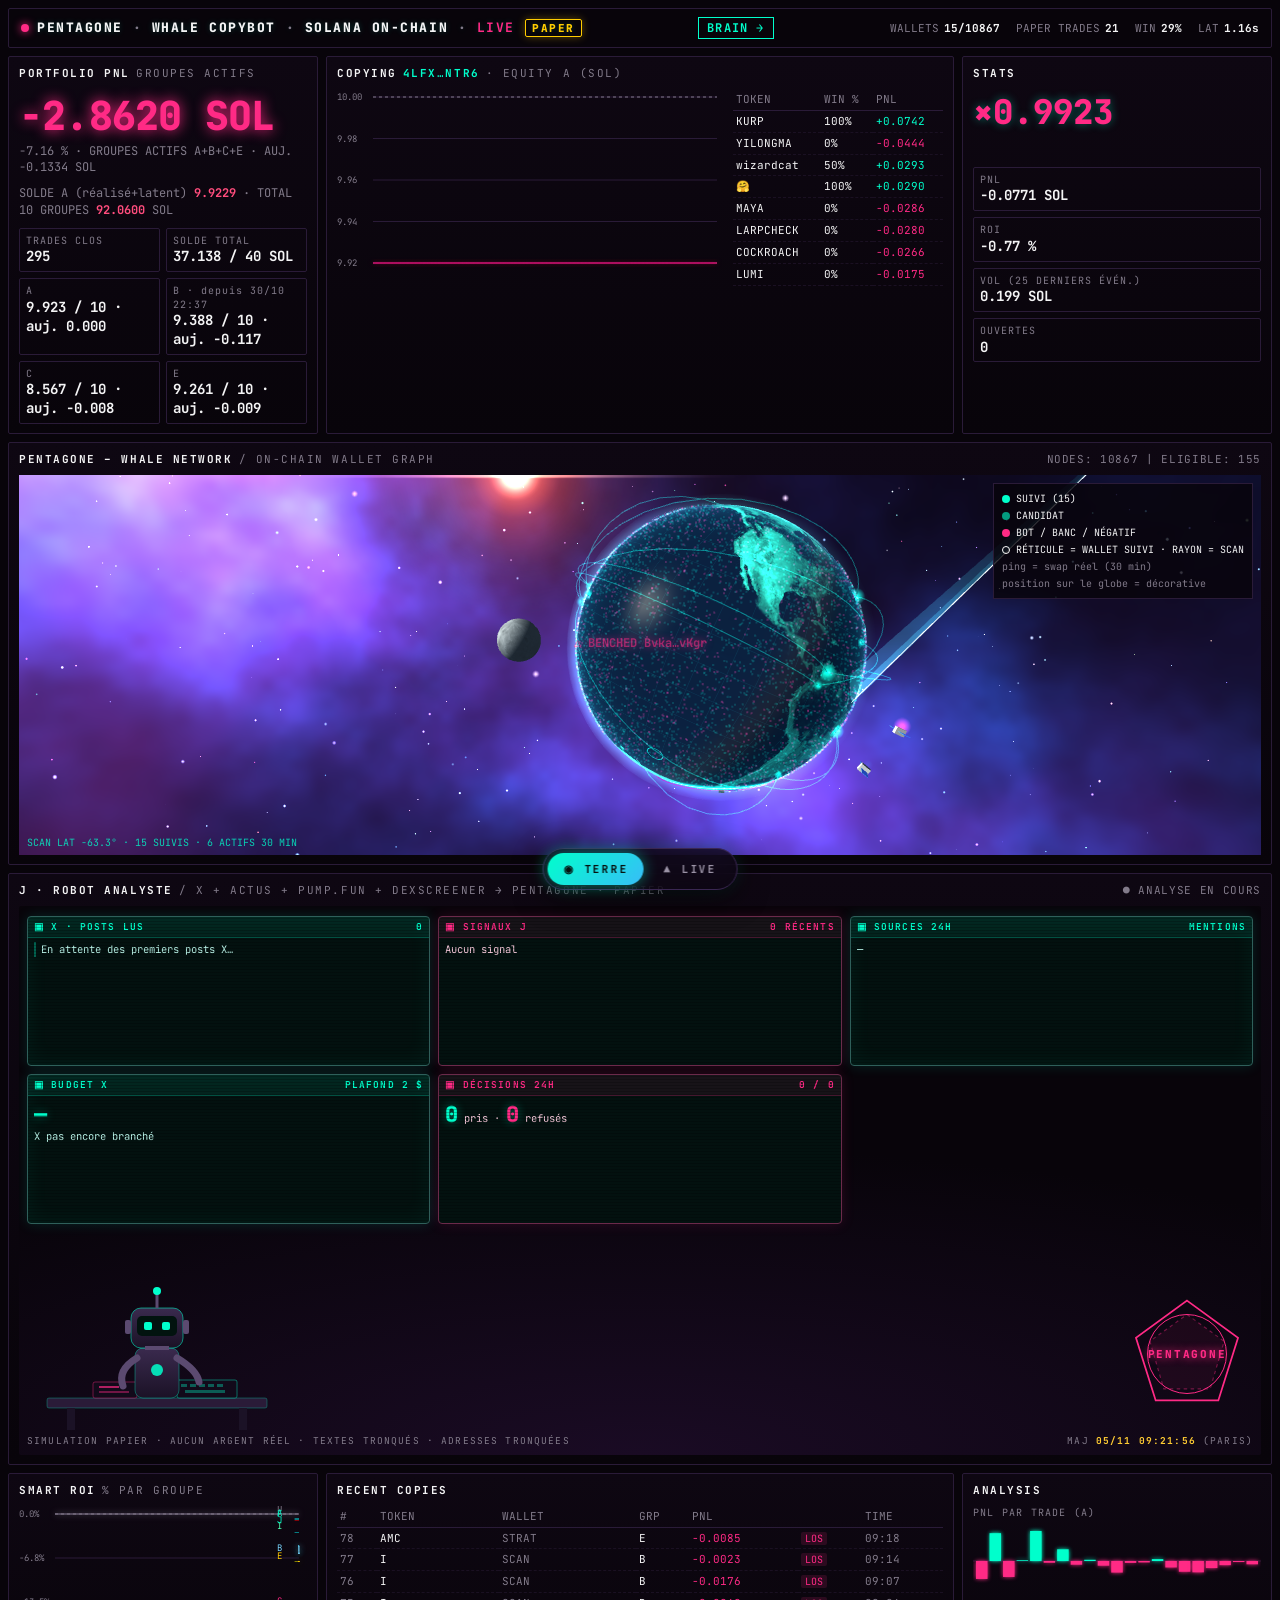
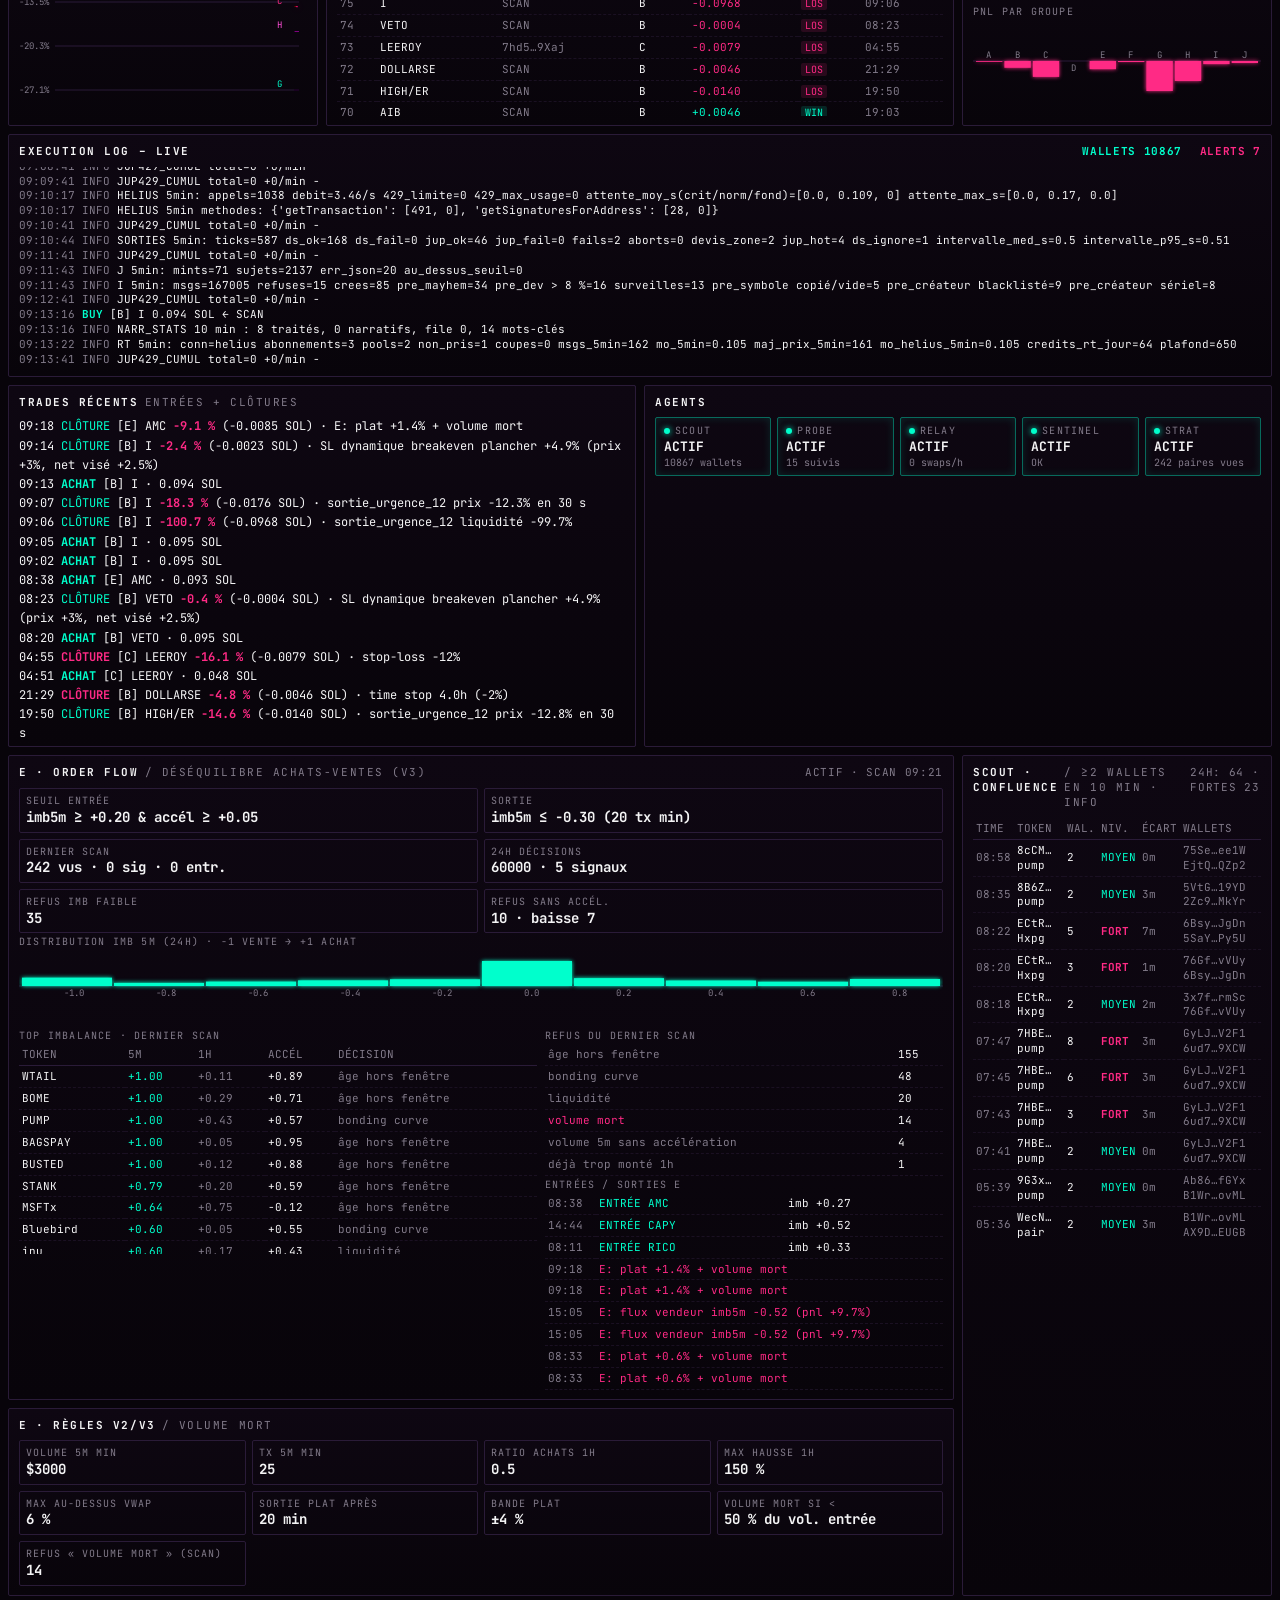
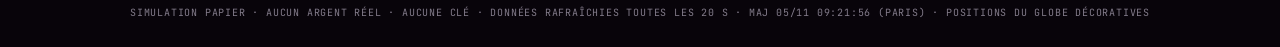
==== index.html @ 3aae50a9 "snapshot 09:22:16" ====
<!doctype html><html lang="fr"><head><meta http-equiv="Cache-Control" content="no-cache"><meta charset="utf-8">
<meta name="viewport" content="width=device-width,initial-scale=1,viewport-fit=cover">
<meta name="theme-color" content="#08040A"><link rel="manifest" href="manifest.json">
<link rel="apple-touch-icon" href="icon-192.png"><title>PENTAGONE · WHALE COPYBOT</title>
<link rel="stylesheet" href="styles.css?v=19"><link rel="stylesheet" href="live.css?v=19"><link rel="stylesheet" href="robot.css?v=20"></head><body>
<header class="hd">
 <div class="brand"><i class="blink"></i>PENTAGONE <s>·</s> WHALE COPYBOT <s>·</s> SOLANA ON-CHAIN <s>·</s> <b id="live">LIVE</b><span class="paper">PAPER</span></div>
 <a class="brainlink" href="brain/" style="border:1px solid #00FFCC;color:#00FFCC;padding:2px 8px;font-weight:700;letter-spacing:.1em;text-decoration:none">BRAIN →</a><div class="kv" id="hkv"></div>
</header>
<div class="demo" id="demo">⚠ DONNÉES EXEMPLE — data.json introuvable, chiffres fictifs</div>
<main class="grid">
 <section class="p pf"><h2>PORTFOLIO PNL <em>TOUS LES GROUPES A–J</em></h2>
  <div class="big" id="pnl">—</div><div class="sub" id="pnlpct"></div>
  <div class="mini" id="pfstats"></div></section>
 <section class="p ch"><h2 id="copying">COPYING —</h2>
  <div class="chwrap"><canvas id="eq"></canvas><table class="tt" id="tok"></table></div></section>
 <section class="p st"><h2>STATS</h2><div class="mult" id="mult">—</div><div id="fire"></div><div class="mini" id="st"></div></section>
 <section class="p net"><h2>PENTAGONE – WHALE NETWORK <em>/ ON-CHAIN WALLET GRAPH</em><span class="r" id="nodes"></span></h2>
  <div class="netwrap"><canvas id="graph"></canvas><div class="legend" id="legend"></div></div></section>
 <section class="p roi"><h2>SMART ROI <em>% PAR GROUPE</em></h2><canvas id="roi"></canvas></section>
 <section class="p rc"><h2>RECENT COPIES</h2><div class="tbl"><table id="rc"></table></div></section>
 <section class="p an"><h2>ANALYSIS</h2><div class="hl">PNL PAR TRADE (A)</div><canvas id="h1"></canvas><div class="hl">PNL PAR GROUPE</div><canvas id="h2"></canvas></section>
 <section class="p lg"><h2>EXECUTION LOG – LIVE<span class="r"><b id="wn">WALLETS 0</b> <b class="pk" id="an">ALERTS 0</b></span></h2><div class="term" id="term"></div></section>
 <section class="p gr"><h2>GROUPES <em>A–J</em></h2><div class="chips" id="groups"></div></section>
 <section class="p gr"><h2>FILTRE QUALITÉ <em>époque 11 · B E F G appliqué · C ombre · A hors filtre</em></h2><div id="qf" style="font-size:12px;line-height:1.7">—</div></section>
 <section class="p gr"><h2>TRADES RÉCENTS <em>entrées + clôtures</em></h2><div id="trades" style="max-height:320px;overflow:auto;font-size:12px;line-height:1.6"></div></section>
 <section class="p ag"><h2>AGENTS</h2><div class="chips" id="agents"></div></section>
 <section class="p of"><h2>E · ORDER FLOW <em>/ DÉSÉQUILIBRE ACHATS-VENTES (v3)</em><span class="r" id="ofst"></span></h2><div class="mini" id="ofk"></div><div class="hl">DISTRIBUTION IMB 5M (24H) · −1 VENTE → +1 ACHAT</div><canvas id="ofh"></canvas><div class="ofg"><div><div class="hl">TOP IMBALANCE · DERNIER SCAN</div><div class="tbl"><table class="tt" id="oft"></table></div></div><div><div class="hl">REFUS DU DERNIER SCAN</div><table class="tt" id="ofr"></table><div class="hl">ENTRÉES / SORTIES E</div><table class="tt" id="ofe"></table></div></div></section>
 <section class="p cf"><h2>SCOUT · CONFLUENCE <em>/ ≥2 WALLETS EN 10 MIN · INFO</em><span class="r" id="cfst"></span></h2><div class="tbl"><table class="tt" id="cft"></table></div></section>
 <section class="p ru"><h2>E · RÈGLES v2/v3 <em>/ VOLUME MORT</em></h2><div class="mini" id="ru"></div></section>
</main>
<footer class="ft">SIMULATION PAPIER · AUCUN ARGENT RÉEL · AUCUNE CLÉ · DONNÉES RAFRAÎCHIES TOUTES LES 20 S · MAJ <span id="upd">—</span> (PARIS) · POSITIONS DU GLOBE DÉCORATIVES</footer>
<script src="app.js?v=23"></script><script src="three.min.js?v=149"></script><script src="globe.js?v=19"></script><script src="live.js?v=22"></script><script src="robot.js?v=21"></script></body></html>
---- styles.css ----
@font-face{font-family:JBM;src:url(jbmono.ttf) format("truetype");font-weight:100 800;font-display:swap}
:root{--bg:#08040A;--ln:#2A1B38;--t:#F4F4F5;--m:#827B8A;--c:#00FFCC;--p:#FF2A85}
*{box-sizing:border-box;margin:0;padding:0}
html,body{background:var(--bg);color:var(--t);font:12px/1.35 "JetBrains Mono",JBM,ui-monospace,monospace}
body{padding:8px;min-height:100vh}
.hd{display:flex;justify-content:space-between;align-items:center;gap:12px;flex-wrap:wrap;border:1px solid var(--ln);border-radius:2px;padding:8px 12px}
.brand{font-weight:800;letter-spacing:.12em;text-transform:uppercase;font-size:13px;text-shadow:0 0 6px #00ffcc33}.brand s{text-decoration:none;color:var(--m)}#live{color:var(--p)}
.blink{display:inline-block;width:8px;height:8px;border-radius:50%;background:var(--p);box-shadow:0 0 8px var(--p);margin-right:8px;animation:bl 1s steps(2) infinite}
@keyframes bl{50%{opacity:.15}}
.paper{margin-left:10px;border:1px solid #ffcc00;color:#ffcc00;padding:1px 6px;border-radius:2px;font-size:11px;box-shadow:0 0 8px #ffcc0055}
.kv{display:flex;gap:16px;flex-wrap:wrap;font-size:11px}.kv span{color:var(--m)}.kv b{color:var(--t);margin-left:5px}
.demo{display:none;margin-top:6px;border:1px solid var(--p);color:var(--p);text-align:center;font-weight:800;padding:5px;letter-spacing:.12em}
.grid{display:grid;gap:8px;margin-top:8px;grid-template-columns:repeat(4,1fr);
 grid-template-areas:"pf ch ch st" "net net net net" "roi rc rc an" "lg lg lg lg" "gr gr ag ag" "of of of cf" "ru ru ru cf"}
.p{border:1px solid var(--ln);border-radius:2px;padding:9px 10px;min-width:0;position:relative;background:linear-gradient(180deg,#0e0712,#08040a)}
.pf{grid-area:pf}.ch{grid-area:ch}.st{grid-area:st}.net{grid-area:net}.roi{grid-area:roi}.rc{grid-area:rc}.an{grid-area:an}.lg{grid-area:lg}.gr{grid-area:gr}.ag{grid-area:ag}.of{grid-area:of}.cf{grid-area:cf}.ru{grid-area:ru}
#ofh{height:70px;margin-bottom:6px}.ofg{display:grid;grid-template-columns:1.3fr 1fr;gap:8px}.cf .tbl{max-height:420px}.ru .mini{grid-template-columns:repeat(4,1fr)}.lv-fort{color:var(--p);font-weight:700}.lv-moyen{color:var(--c)}
h2{font-size:11px;letter-spacing:.14em;text-transform:uppercase;font-weight:700;color:var(--t);margin-bottom:8px;display:flex;gap:6px;align-items:baseline}
h2 em{font-style:normal;color:var(--m);font-weight:400}h2 .r{margin-left:auto;color:var(--m);font-weight:400;letter-spacing:.06em}
.big{font-size:40px;font-weight:800;letter-spacing:-.02em;text-shadow:0 0 14px currentColor;margin-top:6px}.sub{color:var(--m);margin-bottom:10px}
.pos{color:var(--c)}.neg{color:var(--p)}.mu{color:var(--m)}
.mini{display:grid;grid-template-columns:1fr 1fr;gap:6px}.mini div{border:1px solid var(--ln);padding:5px 6px;border-radius:2px}.mini span{display:block;color:var(--m);font-size:10px;letter-spacing:.1em}.mini b{font-size:14px}
.chwrap{display:grid;grid-template-columns:1fr 210px;gap:8px;height:190px}canvas{display:block;width:100%}#eq{height:190px}
.tt{width:100%;border-collapse:collapse;font-size:11px;align-self:start}.tt th{color:var(--m);font-weight:400;text-align:left;border-bottom:1px solid var(--ln);padding:3px}.tt td{padding:3px;border-bottom:1px dashed #1a1022}
.mult{font-size:34px;font-weight:800;color:var(--c);text-shadow:0 0 10px #00ffcc66}#fire{min-height:20px;margin:4px 0 8px}.fire{color:var(--p);font-weight:800;letter-spacing:.2em;animation:bl 1s steps(2) infinite}
.st .mini{grid-template-columns:1fr}
.netwrap{position:relative;height:max(380px,42vh)}#graph{height:100%}
.legend{position:absolute;right:8px;top:8px;border:1px solid var(--ln);background:#08040acc;padding:6px 8px;font-size:10px;line-height:1.7}.legend i{display:inline-block;width:8px;height:8px;border-radius:50%;margin-right:6px;vertical-align:middle}
#roi{height:200px}#h1,#h2{height:80px;margin-bottom:4px}.hl{color:var(--m);font-size:10px;letter-spacing:.12em;margin:2px 0}
.tbl{max-height:210px;overflow:hidden}#rc{width:100%;border-collapse:collapse;font-size:11px}#rc th{color:var(--m);font-weight:400;text-align:left;padding:3px;border-bottom:1px solid var(--ln)}#rc td{padding:3px;border-bottom:1px dashed #1a1022;white-space:nowrap}
#rc tr.n{animation:in .6s ease-out}@keyframes in{from{opacity:0;transform:translateY(-10px);background:#00ffcc22}}
.tag{padding:0 4px;border-radius:2px;font-size:10px}.tag.w{background:#00ffcc22;color:var(--c)}.tag.l{background:#ff2a8522;color:var(--p)}
.term{height:200px;overflow:hidden;font-size:11px;display:flex;flex-direction:column;justify-content:flex-end}
.term div{flex-shrink:0;white-space:nowrap;overflow:hidden;text-overflow:ellipsis;animation:fi .5s}@keyframes fi{from{opacity:0}}.term .ts{color:var(--m)}
.k-ping{color:#7ad7ff}.k-buy{color:var(--c);font-weight:700}.k-sell{color:var(--c)}.k-stop,.k-rej,.k-sen,.k-cut{color:var(--p);font-weight:700}.k-info{color:var(--m)}
.pk{color:var(--p)}#wn{color:var(--c);margin-right:10px}
.chips{display:flex;gap:6px;flex-wrap:wrap}.chip{flex:1;min-width:110px;border:1px solid var(--ln);padding:6px 8px;border-radius:2px}.chip h4{font-size:10px;letter-spacing:.12em;color:var(--m);font-weight:400}.chip b{font-size:13px}.chip small{display:block;color:var(--m);font-size:10px;white-space:nowrap;overflow:hidden;text-overflow:ellipsis}
.chip.on{border-color:#00ffcc66;box-shadow:0 0 8px #00ffcc22 inset}.chip.off{border-color:#ff2a8566}
.dot{display:inline-block;width:6px;height:6px;border-radius:50%;margin-right:5px;background:var(--c);box-shadow:0 0 6px var(--c)}.off .dot{background:var(--p);box-shadow:0 0 6px var(--p)}
.ft{color:var(--m);font-size:10px;text-align:center;margin:10px 0 20px;letter-spacing:.08em}
@media (max-width:900px){.grid{grid-template-columns:1fr;grid-template-areas:"pf" "ch" "st" "net" "roi" "rc" "an" "lg" "gr" "ag" "of" "cf" "ru"}
 .ofg{grid-template-columns:1fr}.ru .mini{grid-template-columns:1fr 1fr}
 .chwrap{grid-template-columns:1fr;height:auto}#eq{height:160px}.netwrap{height:400px}.legend{top:auto;bottom:24px;right:6px;font-size:9px;line-height:1.5;padding:4px 6px}.big{font-size:34px}.brand{font-size:11px}.kv{gap:10px}}
---- live.css ----
/* v15 · LIVE TRADES — mission control */
.tabbar{position:fixed;left:50%;bottom:calc(10px + env(safe-area-inset-bottom));transform:translateX(-50%);z-index:60;display:flex;gap:4px;padding:4px;border-radius:999px;background:rgba(14,8,22,.72);backdrop-filter:blur(14px);-webkit-backdrop-filter:blur(14px);border:1px solid #3a2752;box-shadow:0 8px 30px #000a,0 0 18px #00ffcc22}
.tabbar button{all:unset;cursor:pointer;font:700 11px JBM,monospace;letter-spacing:.16em;padding:9px 16px;border-radius:999px;color:#9b93a6;position:relative;transition:color .3s,background .3s}
.tabbar button.on{color:#06110f;background:linear-gradient(135deg,#00ffcc,#38bdf8);box-shadow:0 0 16px #00ffcc77}
.tabbar .bd{position:absolute;top:-4px;right:-2px;min-width:16px;height:16px;border-radius:8px;background:#ff2a85;color:#fff;font-size:9px;line-height:16px;text-align:center;letter-spacing:0;box-shadow:0 0 8px #ff2a85}
body.lvon{overflow:hidden}
.lv{position:fixed;inset:0;z-index:50;overflow:auto;-webkit-overflow-scrolling:touch;padding:calc(10px + env(safe-area-inset-top)) 10px 90px;
 background:radial-gradient(120% 60% at 80% -10%,#3b1a5c55,transparent 60%),radial-gradient(90% 50% at 0% 110%,#0b4d5a55,transparent 60%),#07030c;
 opacity:0;transform:translateX(100%) scale(.98);transition:transform .55s cubic-bezier(.2,.8,.2,1),opacity .45s;pointer-events:none;will-change:transform}
body.lvon .lv{opacity:1;transform:none;pointer-events:auto}
.grid,.hd,.ft{transition:transform .55s cubic-bezier(.2,.8,.2,1),opacity .45s,filter .45s}
body.lvon .grid,body.lvon .hd,body.lvon .ft{transform:translateX(-18%) scale(.94);opacity:0;filter:blur(4px)}
body.lvdone .grid,body.lvdone .hd,body.lvdone .ft{display:none}
.lv:before{content:"";position:fixed;inset:0;pointer-events:none;background-image:radial-gradient(1px 1px at 20% 30%,#fff8,transparent),radial-gradient(1px 1px at 70% 20%,#fff6,transparent),radial-gradient(1px 1px at 40% 80%,#fff5,transparent),radial-gradient(1.5px 1.5px at 85% 65%,#9ff9,transparent),radial-gradient(1px 1px at 10% 70%,#fff4,transparent);animation:tw 6s ease-in-out infinite alternate}
@keyframes tw{to{opacity:.35}}
.lv .g{position:relative;background:linear-gradient(160deg,rgba(32,20,52,.62),rgba(10,6,18,.72));border:1px solid rgba(120,90,170,.28);border-radius:14px;padding:12px;margin-bottom:10px;backdrop-filter:blur(10px);-webkit-backdrop-filter:blur(10px);box-shadow:inset 0 1px 0 #ffffff10,0 10px 30px #0006}
.lv h3{font:700 10px JBM,monospace;letter-spacing:.22em;color:#8f86a3;margin-bottom:8px;display:flex;justify-content:space-between;align-items:center}
.lv h3 em{font-style:normal;color:#5d566b;letter-spacing:.1em}
.lvtop{display:flex;justify-content:space-between;align-items:flex-start}
.lvtitle{font:800 13px JBM,monospace;letter-spacing:.2em;color:#e9e6ef}.lvtitle i{display:inline-block;width:7px;height:7px;border-radius:50%;background:#00ffcc;box-shadow:0 0 10px #00ffcc;margin-right:8px;animation:lp 1.6s ease-in-out infinite}
.lvtitle i.stale{background:#ffb020;box-shadow:0 0 10px #ffb020}
@keyframes lp{50%{transform:scale(.55);opacity:.5}}
.lvsub{color:#6f6880;font-size:10px;margin-top:3px;letter-spacing:.06em}
.tot{font:800 30px JBM,monospace;letter-spacing:-.02em;margin-top:10px;transition:text-shadow .4s}
.tot small{font-size:13px;color:#8f86a3;margin-left:6px;font-weight:600}
.up{color:#2bffb0}.dn{color:#ff4d7d}.fl{color:#cfc8da}
.up.glow{text-shadow:0 0 18px #2bffb0aa}.dn.glow{text-shadow:0 0 18px #ff4d7daa}
.grs{display:grid;grid-template-columns:repeat(4,1fr);gap:6px;margin-top:10px}
.grc{border-radius:10px;padding:7px 6px;background:#ffffff07;border:1px solid #ffffff10;text-align:center}
.grc b{display:block;font:800 12px JBM,monospace;color:#cbb8ff}.grc span{display:block;font:700 12px JBM,monospace;margin-top:2px}.grc small{color:#6f6880;font-size:9px}
.grc.A b{color:#ffd166}.grc.H b{color:#ff9cf0}
.lpos{position:relative;overflow:hidden;border-radius:12px;padding:10px 10px 9px;margin-bottom:8px;background:linear-gradient(135deg,#ffffff0a,#ffffff03);border:1px solid #ffffff12;transition:border-color .5s,box-shadow .5s,transform .4s}
.lpos.new{animation:pin .9s cubic-bezier(.2,.8,.2,1)}
@keyframes pin{from{transform:translateY(-12px);opacity:0;box-shadow:0 0 0 1px #00ffcc,0 0 30px #00ffcc88}}
.lpos.pu{box-shadow:0 0 0 1px #2bffb055,0 0 22px #2bffb033}.lpos.pd{box-shadow:0 0 0 1px #ff4d7d55,0 0 22px #ff4d7d33}
.lpos:after{content:"";position:absolute;inset:0;background:linear-gradient(100deg,transparent 30%,#ffffff0d 50%,transparent 70%);transform:translateX(-100%);animation:sh 7s ease-in-out infinite;pointer-events:none}
@keyframes sh{60%,100%{transform:translateX(100%)}}
.pr1{display:flex;align-items:center;gap:8px}
.gb{font:800 10px JBM,monospace;width:22px;height:22px;border-radius:7px;display:grid;place-items:center;background:#7c4dff33;color:#cbb8ff;border:1px solid #7c4dff66;flex:none}
.gb.H{background:#ff4fd833;color:#ffb3f3;border-color:#ff4fd866}.gb.I{background:#4fffb033;color:#a8ffd9;border-color:#4fffb066}.gb.A{background:#ffd16633;color:#ffd166;border-color:#ffd16666}
.sym{font:800 14px JBM,monospace;color:#f1eef6;max-width:42vw;overflow:hidden;text-overflow:ellipsis;white-space:nowrap}
.mt{font-size:9.5px;color:#6a6379}
.ret{margin-left:auto;text-align:right}.ret b{display:block;font:800 18px JBM,monospace;font-variant-numeric:tabular-nums}.ret small{font:600 10.5px JBM,monospace;color:#9a93a8}
.pr2{display:flex;align-items:center;gap:10px;margin-top:7px}
.spk{width:96px;height:30px;flex:none}
.px{font:500 10px JBM,monospace;color:#8f86a3;line-height:1.5;font-variant-numeric:tabular-nums}.px b{color:#d9d3e3;font-weight:600}
.tags{margin-left:auto;display:flex;gap:4px;flex-wrap:wrap;justify-content:flex-end}
.tg{font:700 9px JBM,monospace;letter-spacing:.08em;padding:2px 6px;border-radius:6px;border:1px solid #ffffff1c;color:#7d768c}
.tg.on{color:#06110f;background:#2bffb0;border-color:#2bffb0;box-shadow:0 0 10px #2bffb066}
.tg.rn{color:#ffb3f3;border-color:#ff4fd877;box-shadow:0 0 10px #ff4fd844}.tg.rn.on{background:#ff4fd8;color:#1a0016}
.bar{position:relative;height:6px;border-radius:3px;margin-top:9px;background:linear-gradient(90deg,#ff4d7d33,#ffffff10 30%,#2bffb022);overflow:visible}
.bar .fill{position:absolute;top:0;bottom:0;border-radius:3px;transition:left .8s cubic-bezier(.2,.8,.2,1),width .8s cubic-bezier(.2,.8,.2,1)}
.bar .mk{position:absolute;top:-3px;width:1px;height:12px;background:#ffffff40}
.bar .mk span{position:absolute;top:13px;left:50%;transform:translateX(-50%);font:600 8px JBM,monospace;color:#6f6880;white-space:nowrap}
.bar .stp{background:#ff4d7d;box-shadow:0 0 6px #ff4d7d}.bar .stp span{color:#ff7b9c}
.bar .cur{position:absolute;top:-4px;width:14px;height:14px;margin-left:-7px;border-radius:50%;background:#fff;box-shadow:0 0 12px #fff,0 0 4px #00ffcc;transition:left .8s cubic-bezier(.2,.8,.2,1)}
.bar .cur:before{content:"";position:absolute;inset:-6px;border-radius:50%;border:1px solid #ffffff66;animation:rp 1.8s ease-out infinite}
@keyframes rp{from{transform:scale(.4);opacity:1}to{transform:scale(1.4);opacity:0}}
.sl{margin-top:16px;display:flex;justify-content:space-between;font:600 9.5px JBM,monospace;color:#6f6880}.sl b{color:#ff7b9c;font-weight:700}.sl b.tr{color:#ffd166}.sl b.rn{color:#ff9cf0}
.feed .fr{display:grid;grid-template-columns:44px 20px 1fr auto;gap:8px;align-items:center;padding:7px 4px;border-bottom:1px solid #ffffff0a;font:500 11px JBM,monospace}
.feed .fr.fx{animation:fx 1.6s ease-out}
@keyframes fx{0%{background:#00ffcc30}100%{background:transparent}}
.feed .fr.fx.cl{animation-name:fxr}@keyframes fxr{0%{background:#ff4fd830}100%{background:transparent}}
.feed .t{color:#6f6880;font-size:10px}.feed .k{font-weight:800;font-size:9px;letter-spacing:.1em}
.feed .nm{overflow:hidden;white-space:nowrap;text-overflow:ellipsis;color:#ddd7e6}.feed .nm small{color:#6f6880;margin-left:6px;font-size:9.5px}
.feed .v{text-align:right;font-weight:800;font-variant-numeric:tabular-nums}.feed .v small{display:block;font-weight:500;font-size:9px;color:#8f86a3}
.empty{color:#6f6880;text-align:center;padding:18px 0;font-size:11px;letter-spacing:.1em}
.flt{display:flex;gap:5px;overflow:auto;margin-bottom:8px}.flt button{all:unset;font:700 10px JBM,monospace;padding:5px 10px;border-radius:8px;border:1px solid #ffffff18;color:#8f86a3;cursor:pointer}.flt button.on{color:#00ffcc;border-color:#00ffcc88;box-shadow:0 0 10px #00ffcc33}
.lvnote{font-size:9.5px;color:#5d566b;text-align:center;line-height:1.6;margin-top:6px}
@media (min-width:900px){.lv{padding-left:max(10px,calc(50% - 420px));padding-right:max(10px,calc(50% - 420px))}}
@media (prefers-reduced-motion:reduce){.lv *,.lv:before{animation:none!important;transition:none!important}}
/* v16 */
.lvst{font:800 9px JBM,monospace;letter-spacing:.14em;padding:2px 7px;border-radius:6px;margin-left:8px;vertical-align:2px}
.lvst.ok{color:#06110f;background:#2bffb0;box-shadow:0 0 12px #2bffb0aa}.lvst.ko{color:#1a1000;background:#ffb020;box-shadow:0 0 12px #ffb02088}
.lpos{cursor:pointer}.lpos.pu{box-shadow:0 0 0 1px #2bffb066,0 0 22px #2bffb033;transition:none}.lpos.pd{box-shadow:0 0 0 1px #ff4d7d66,0 0 22px #ff4d7d33;transition:none}
.lvm{position:fixed;inset:0;z-index:70;display:flex;align-items:flex-end;justify-content:center;background:#05020acc;backdrop-filter:blur(6px);-webkit-backdrop-filter:blur(6px);opacity:0;pointer-events:none;transition:opacity .35s}
.lvm.on{opacity:1;pointer-events:auto}.lvmc{width:100%;max-width:820px;margin:0 8px calc(14px + env(safe-area-inset-bottom));transform:translateY(40px);transition:transform .45s cubic-bezier(.2,.8,.2,1)}
.lvm.on .lvmc{transform:none}.lvmh{display:flex;align-items:flex-start;gap:8px;margin-bottom:10px}.lvmh .mt{white-space:normal}
#mC{display:block;width:100%;height:260px;border-radius:10px;background:radial-gradient(120% 90% at 50% 0,#2a174322,transparent),#ffffff04}
.lvx{all:unset;display:block;margin:12px auto 0;font:700 10px JBM,monospace;letter-spacing:.2em;color:#00ffcc;border:1px solid #00ffcc66;padding:8px 18px;border-radius:999px;cursor:pointer}

.px b.fu{animation:fu .6s}.px b.fd{animation:fd .6s}@keyframes fu{0%{color:#06110f;background:#2bffb0}}@keyframes fd{0%{color:#fff;background:#ff4d7d}}
#mT{margin:0 0 8px}
---- robot.css ----
/* v20 · ROBOT ANALYSTE J — section sous le globe (le globe n'est pas modifié) */
.grid{grid-template-areas:"pf ch ch st" "net net net net" "rb rb rb rb" "roi rc rc an" "lg lg lg lg" "gr gr ag ag" "of of of cf" "ru ru ru cf"}
@media (max-width:900px){.grid{grid-template-areas:"pf" "ch" "st" "net" "rb" "roi" "rc" "an" "lg" "gr" "ag" "of" "cf" "ru"}}
.rb{grid-area:rb}
.rbw{position:relative;overflow:hidden;border-radius:2px;background:radial-gradient(120% 80% at 50% 100%,#1a0b24 0%,#08040a 70%);padding:10px 8px 8px}
.rbw canvas.rbfx{position:absolute;inset:0;width:100%;height:100%;pointer-events:none;z-index:3}
.rbmons{position:relative;z-index:2;display:grid;grid-template-columns:repeat(3,minmax(0,1fr));gap:8px}
.rbm{position:relative;border:1px solid #2f5f5a;border-radius:4px;background:#03110f;box-shadow:0 0 14px #00ffcc22,inset 0 0 22px #00ffcc10;height:150px;overflow:hidden;font:10.5px/1.45 JBM,monospace;color:#bdf7ec}
.rbm:nth-child(4),.rbm:nth-child(5){grid-column:span 1}
.rbm .h{display:flex;justify-content:space-between;padding:3px 6px;background:#00ffcc14;color:#00ffcc;font-weight:700;letter-spacing:.12em;font-size:9.5px;border-bottom:1px solid #00ffcc33}
.rbm .b{padding:4px 6px;height:calc(100% - 20px);overflow:hidden;position:relative}
.rbm::after{content:"";position:absolute;inset:0;background:repeating-linear-gradient(0deg,#0000 0 2px,#00000038 2px 3px);pointer-events:none}
.rbm::before{content:"";position:absolute;left:0;right:0;height:30%;top:-30%;background:linear-gradient(#00ffcc00,#00ffcc14,#00ffcc00);animation:rbscan 4.5s linear infinite;pointer-events:none;z-index:1}
.rbm.pk{border-color:#6b2a4a;box-shadow:0 0 14px #ff2a8522;color:#ffd0e2}.rbm.pk .h{background:#ff2a8514;color:#ff2a85;border-color:#ff2a8533}
@keyframes rbscan{to{top:100%}}
.rbroll{animation:rbroll 28s linear infinite}.rbm:hover .rbroll{animation-play-state:paused}
@keyframes rbroll{from{transform:translateY(0)}to{transform:translateY(-50%)}}
.rbp{margin-bottom:5px;border-left:2px solid #00ffcc55;padding-left:5px}.rbp i{font-style:normal;color:#00ffcc}.rbp s{text-decoration:none;color:#6f8f8a}
.rbs{display:flex;gap:5px;white-space:nowrap}.rbs .ok{color:#00ffcc}.rbs .ko{color:#ff2a85}.rbs .r{color:#8a7f95;overflow:hidden;text-overflow:ellipsis}
.rbbar{display:flex;align-items:center;gap:5px;margin:3px 0}.rbbar span{width:64px;color:#9fd}.rbbar div{flex:1;height:7px;background:#0d2522;border-radius:3px;overflow:hidden}.rbbar div b{display:block;height:100%;background:linear-gradient(90deg,#00ffcc,#7affe6);transition:width 1s}
.rbbar em{font-style:normal;width:26px;text-align:right}
.rbbig{font:800 22px JBM,monospace;color:#00ffcc;text-shadow:0 0 10px #00ffcc66}
.rbstage{position:relative;z-index:2;display:flex;align-items:flex-end;justify-content:space-between;gap:8px;margin-top:6px}
.rbstage svg.robot{width:min(260px,58%);height:auto;display:block}
.rbnode{flex:0 0 auto;width:116px;height:116px;margin:0 8px 18px 0;position:relative;display:grid;place-items:center;font:800 11px JBM,monospace;letter-spacing:.16em;color:#ff2a85;text-shadow:0 0 8px #ff2a85}
.rbnode svg{position:absolute;inset:0;width:100%;height:100%;animation:rbspin 18s linear infinite}
.rbnode .pulse{position:absolute;inset:18px;border-radius:50%;border:1px solid #ff2a85;animation:rbpulse 2.2s ease-out infinite}
@keyframes rbspin{to{transform:rotate(360deg)}}@keyframes rbpulse{from{transform:scale(.6);opacity:1}to{transform:scale(1.35);opacity:0}}
.robot .head{animation:rbhead 6s ease-in-out infinite;transform-origin:130px 120px}
@keyframes rbhead{0%,100%{transform:rotate(-7deg)}30%{transform:rotate(3deg)}55%{transform:rotate(8deg)}80%{transform:rotate(-2deg)}}
.robot .eye{animation:rbblink 5s infinite;transform-origin:center;transform-box:fill-box}
@keyframes rbblink{0%,94%,100%{transform:scaleY(1)}96%{transform:scaleY(.1)}}
.robot .armL{animation:rbtype .32s ease-in-out infinite alternate;transform-origin:96px 150px}.robot .armR{animation:rbtype .32s ease-in-out .16s infinite alternate;transform-origin:164px 150px}
@keyframes rbtype{to{transform:translateY(3px)}}
.robot .ant{animation:rbant 1.1s ease-in-out infinite alternate}@keyframes rbant{to{fill:#ff2a85}}
.rbft{position:relative;z-index:2;display:flex;justify-content:space-between;flex-wrap:wrap;gap:6px;font:9.5px JBM,monospace;letter-spacing:.12em;color:#827b8a;margin-top:4px}
.rbft b{color:#ffcc33;font-weight:700}
@media (max-width:620px){.rb h2 em{display:none}.rbmons{grid-template-columns:repeat(2,minmax(0,1fr))}.rbm:nth-child(1){grid-column:span 2}.rbm{height:136px;font-size:10px}.rbnode{width:92px;height:92px;font-size:9.5px}}
@media (prefers-reduced-motion:reduce){.rbm::before,.rbroll,.robot *,.rbnode svg,.rbnode .pulse{animation:none!important}}
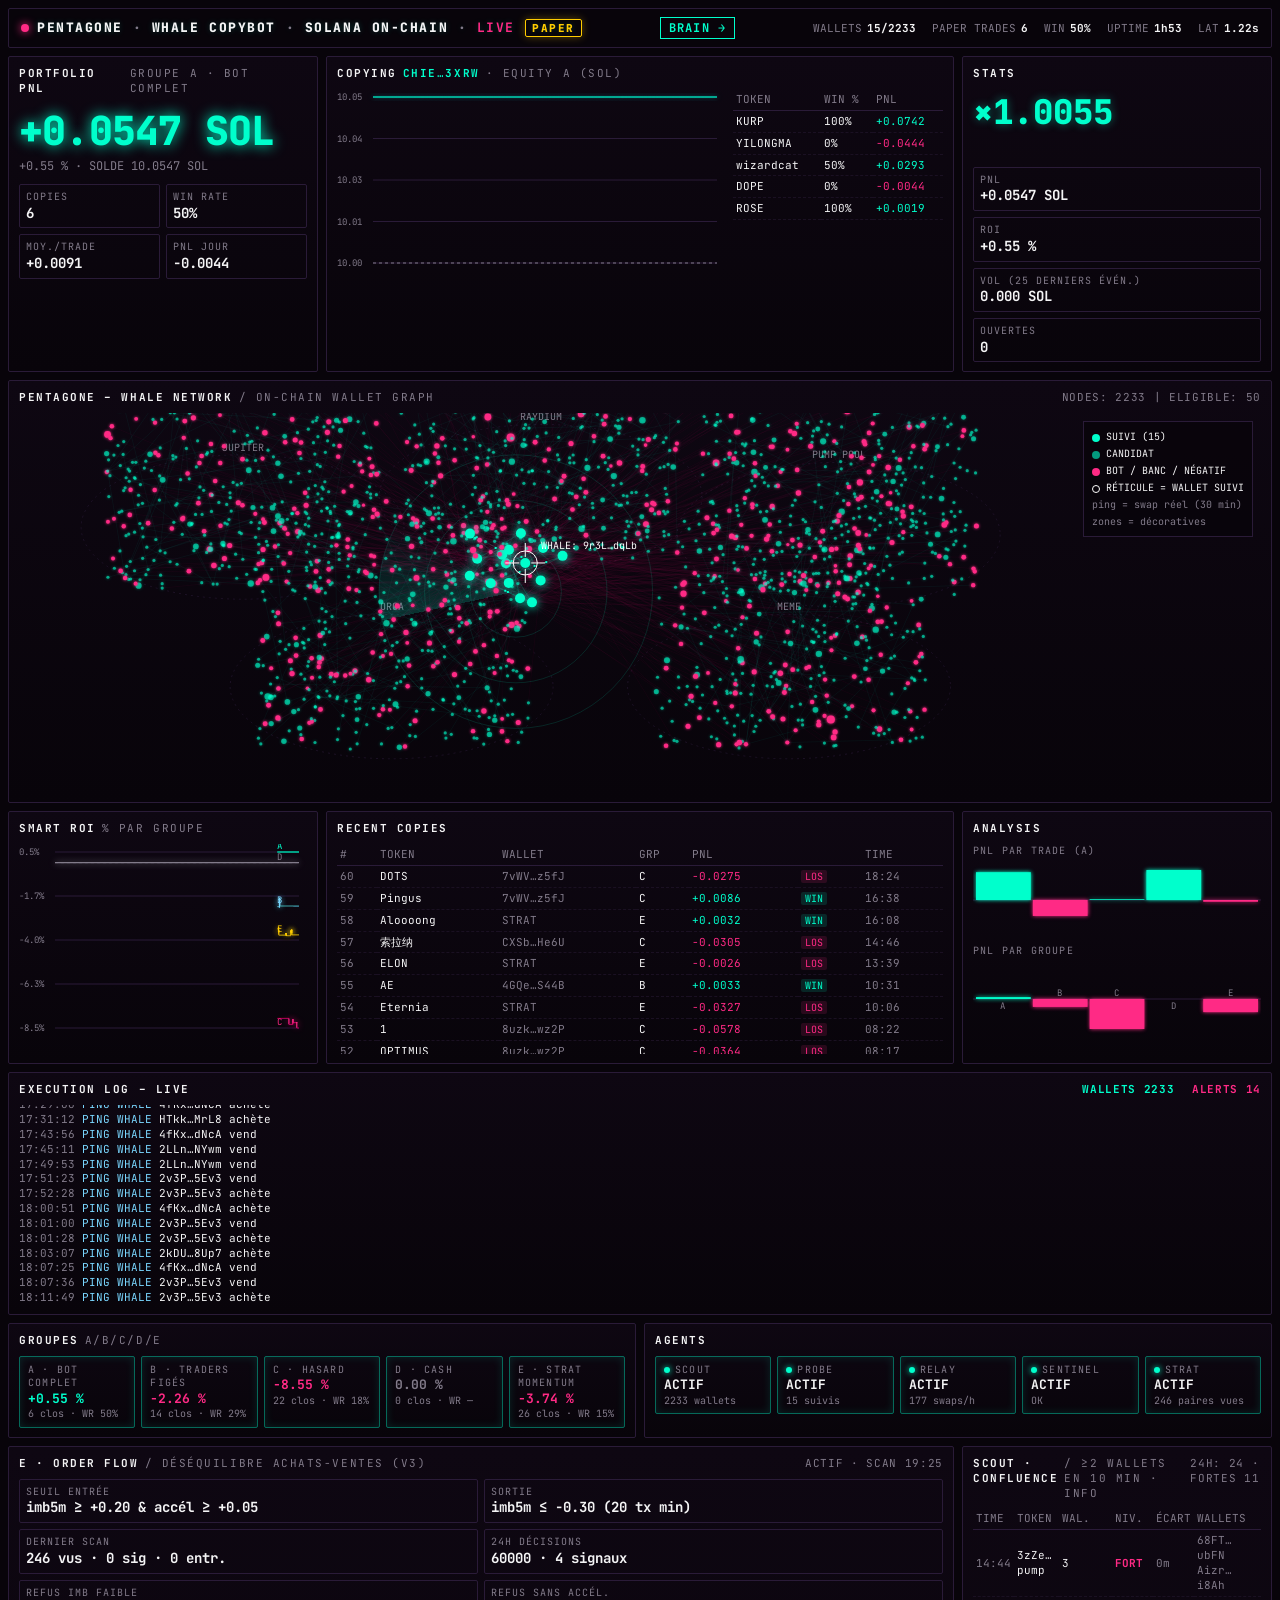
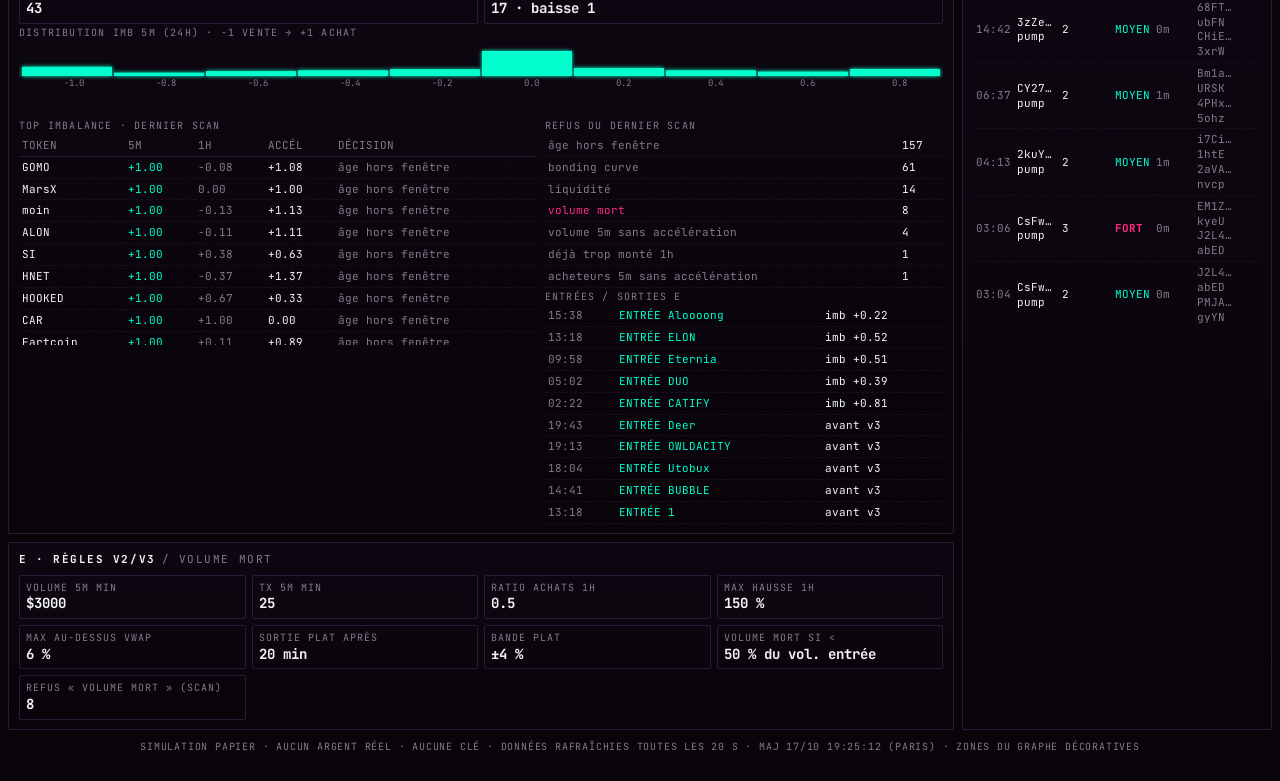
==== commit a4b416dd: "snapshot 19:25:59" ====
--- a/index.html
+++ b/index.html
@@ -1,15 +1,15 @@
-<!doctype html><html lang="fr"><head><meta http-equiv="Cache-Control" content="no-cache"><meta charset="utf-8">
+<!doctype html><html lang="fr"><head><meta charset="utf-8">
 <meta name="viewport" content="width=device-width,initial-scale=1,viewport-fit=cover">
 <meta name="theme-color" content="#08040A"><link rel="manifest" href="manifest.json">
 <link rel="apple-touch-icon" href="icon-192.png"><title>PENTAGONE · WHALE COPYBOT</title>
-<link rel="stylesheet" href="styles.css?v=19"><link rel="stylesheet" href="live.css?v=19"><link rel="stylesheet" href="robot.css?v=20"></head><body>
+<link rel="stylesheet" href="styles.css"></head><body>
 <header class="hd">
  <div class="brand"><i class="blink"></i>PENTAGONE <s>·</s> WHALE COPYBOT <s>·</s> SOLANA ON-CHAIN <s>·</s> <b id="live">LIVE</b><span class="paper">PAPER</span></div>
  <a class="brainlink" href="brain/" style="border:1px solid #00FFCC;color:#00FFCC;padding:2px 8px;font-weight:700;letter-spacing:.1em;text-decoration:none">BRAIN →</a><div class="kv" id="hkv"></div>
 </header>
 <div class="demo" id="demo">⚠ DONNÉES EXEMPLE — data.json introuvable, chiffres fictifs</div>
 <main class="grid">
- <section class="p pf"><h2>PORTFOLIO PNL <em>TOUS LES GROUPES A–J</em></h2>
+ <section class="p pf"><h2>PORTFOLIO PNL <em>GROUPE A · BOT COMPLET</em></h2>
   <div class="big" id="pnl">—</div><div class="sub" id="pnlpct"></div>
   <div class="mini" id="pfstats"></div></section>
  <section class="p ch"><h2 id="copying">COPYING —</h2>
@@ -21,13 +21,11 @@
  <section class="p rc"><h2>RECENT COPIES</h2><div class="tbl"><table id="rc"></table></div></section>
  <section class="p an"><h2>ANALYSIS</h2><div class="hl">PNL PAR TRADE (A)</div><canvas id="h1"></canvas><div class="hl">PNL PAR GROUPE</div><canvas id="h2"></canvas></section>
  <section class="p lg"><h2>EXECUTION LOG – LIVE<span class="r"><b id="wn">WALLETS 0</b> <b class="pk" id="an">ALERTS 0</b></span></h2><div class="term" id="term"></div></section>
- <section class="p gr"><h2>GROUPES <em>A–J</em></h2><div class="chips" id="groups"></div></section>
- <section class="p gr"><h2>FILTRE QUALITÉ <em>époque 11 · B E F G appliqué · C ombre · A hors filtre</em></h2><div id="qf" style="font-size:12px;line-height:1.7">—</div></section>
- <section class="p gr"><h2>TRADES RÉCENTS <em>entrées + clôtures</em></h2><div id="trades" style="max-height:320px;overflow:auto;font-size:12px;line-height:1.6"></div></section>
+ <section class="p gr"><h2>GROUPES <em>A/B/C/D/E</em></h2><div class="chips" id="groups"></div></section>
  <section class="p ag"><h2>AGENTS</h2><div class="chips" id="agents"></div></section>
  <section class="p of"><h2>E · ORDER FLOW <em>/ DÉSÉQUILIBRE ACHATS-VENTES (v3)</em><span class="r" id="ofst"></span></h2><div class="mini" id="ofk"></div><div class="hl">DISTRIBUTION IMB 5M (24H) · −1 VENTE → +1 ACHAT</div><canvas id="ofh"></canvas><div class="ofg"><div><div class="hl">TOP IMBALANCE · DERNIER SCAN</div><div class="tbl"><table class="tt" id="oft"></table></div></div><div><div class="hl">REFUS DU DERNIER SCAN</div><table class="tt" id="ofr"></table><div class="hl">ENTRÉES / SORTIES E</div><table class="tt" id="ofe"></table></div></div></section>
  <section class="p cf"><h2>SCOUT · CONFLUENCE <em>/ ≥2 WALLETS EN 10 MIN · INFO</em><span class="r" id="cfst"></span></h2><div class="tbl"><table class="tt" id="cft"></table></div></section>
  <section class="p ru"><h2>E · RÈGLES v2/v3 <em>/ VOLUME MORT</em></h2><div class="mini" id="ru"></div></section>
 </main>
-<footer class="ft">SIMULATION PAPIER · AUCUN ARGENT RÉEL · AUCUNE CLÉ · DONNÉES RAFRAÎCHIES TOUTES LES 20 S · MAJ <span id="upd">—</span> (PARIS) · POSITIONS DU GLOBE DÉCORATIVES</footer>
-<script src="app.js?v=23"></script><script src="three.min.js?v=149"></script><script src="globe.js?v=19"></script><script src="live.js?v=22"></script><script src="robot.js?v=21"></script></body></html>
+<footer class="ft">SIMULATION PAPIER · AUCUN ARGENT RÉEL · AUCUNE CLÉ · DONNÉES RAFRAÎCHIES TOUTES LES 20 S · MAJ <span id="upd">—</span> (PARIS) · ZONES DU GRAPHE DÉCORATIVES</footer>
+<script src="app.js"></script></body></html>
--- a/styles.css
+++ b/styles.css
@@ -40,4 +40,4 @@
 .ft{color:var(--m);font-size:10px;text-align:center;margin:10px 0 20px;letter-spacing:.08em}
 @media (max-width:900px){.grid{grid-template-columns:1fr;grid-template-areas:"pf" "ch" "st" "net" "roi" "rc" "an" "lg" "gr" "ag" "of" "cf" "ru"}
  .ofg{grid-template-columns:1fr}.ru .mini{grid-template-columns:1fr 1fr}
- .chwrap{grid-template-columns:1fr;height:auto}#eq{height:160px}.netwrap{height:400px}.legend{top:auto;bottom:24px;right:6px;font-size:9px;line-height:1.5;padding:4px 6px}.big{font-size:34px}.brand{font-size:11px}.kv{gap:10px}}
+ .chwrap{grid-template-columns:1fr;height:auto}#eq{height:160px}.netwrap{height:360px}.big{font-size:34px}.brand{font-size:11px}.kv{gap:10px}}
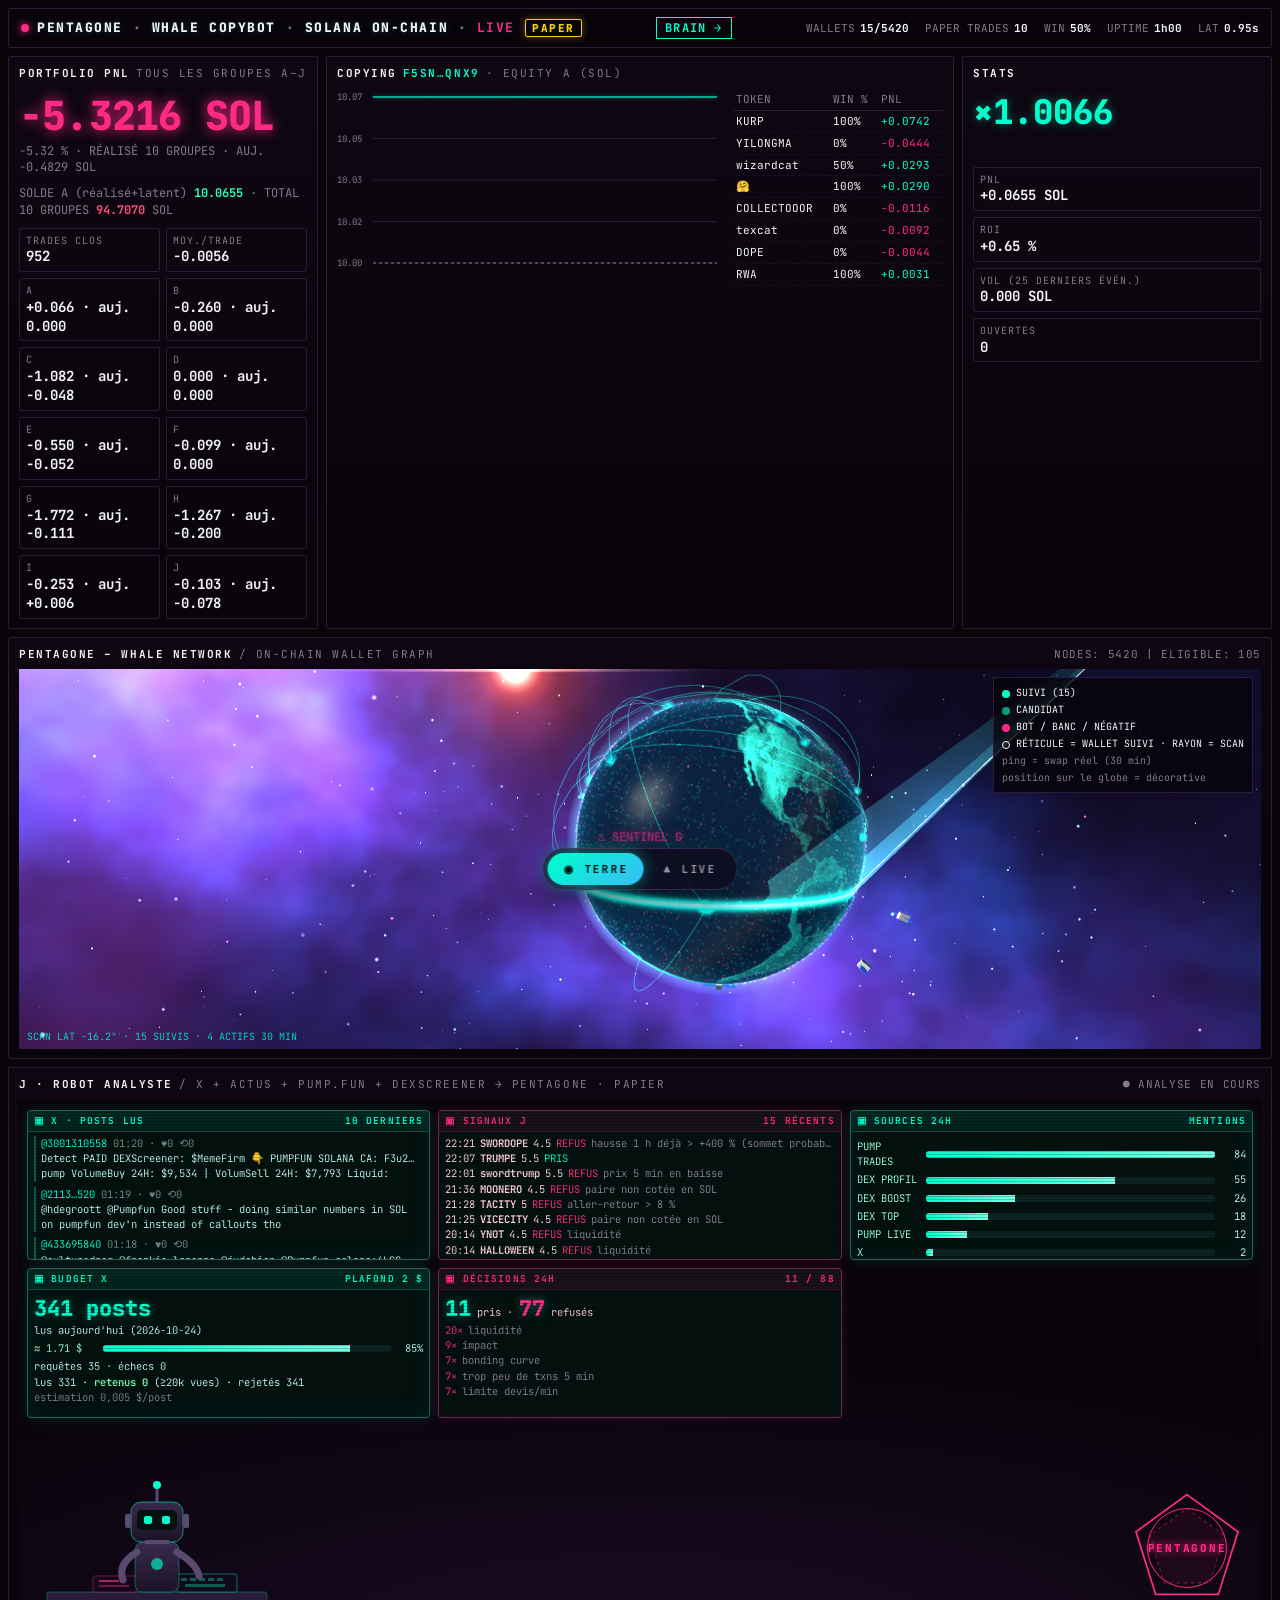
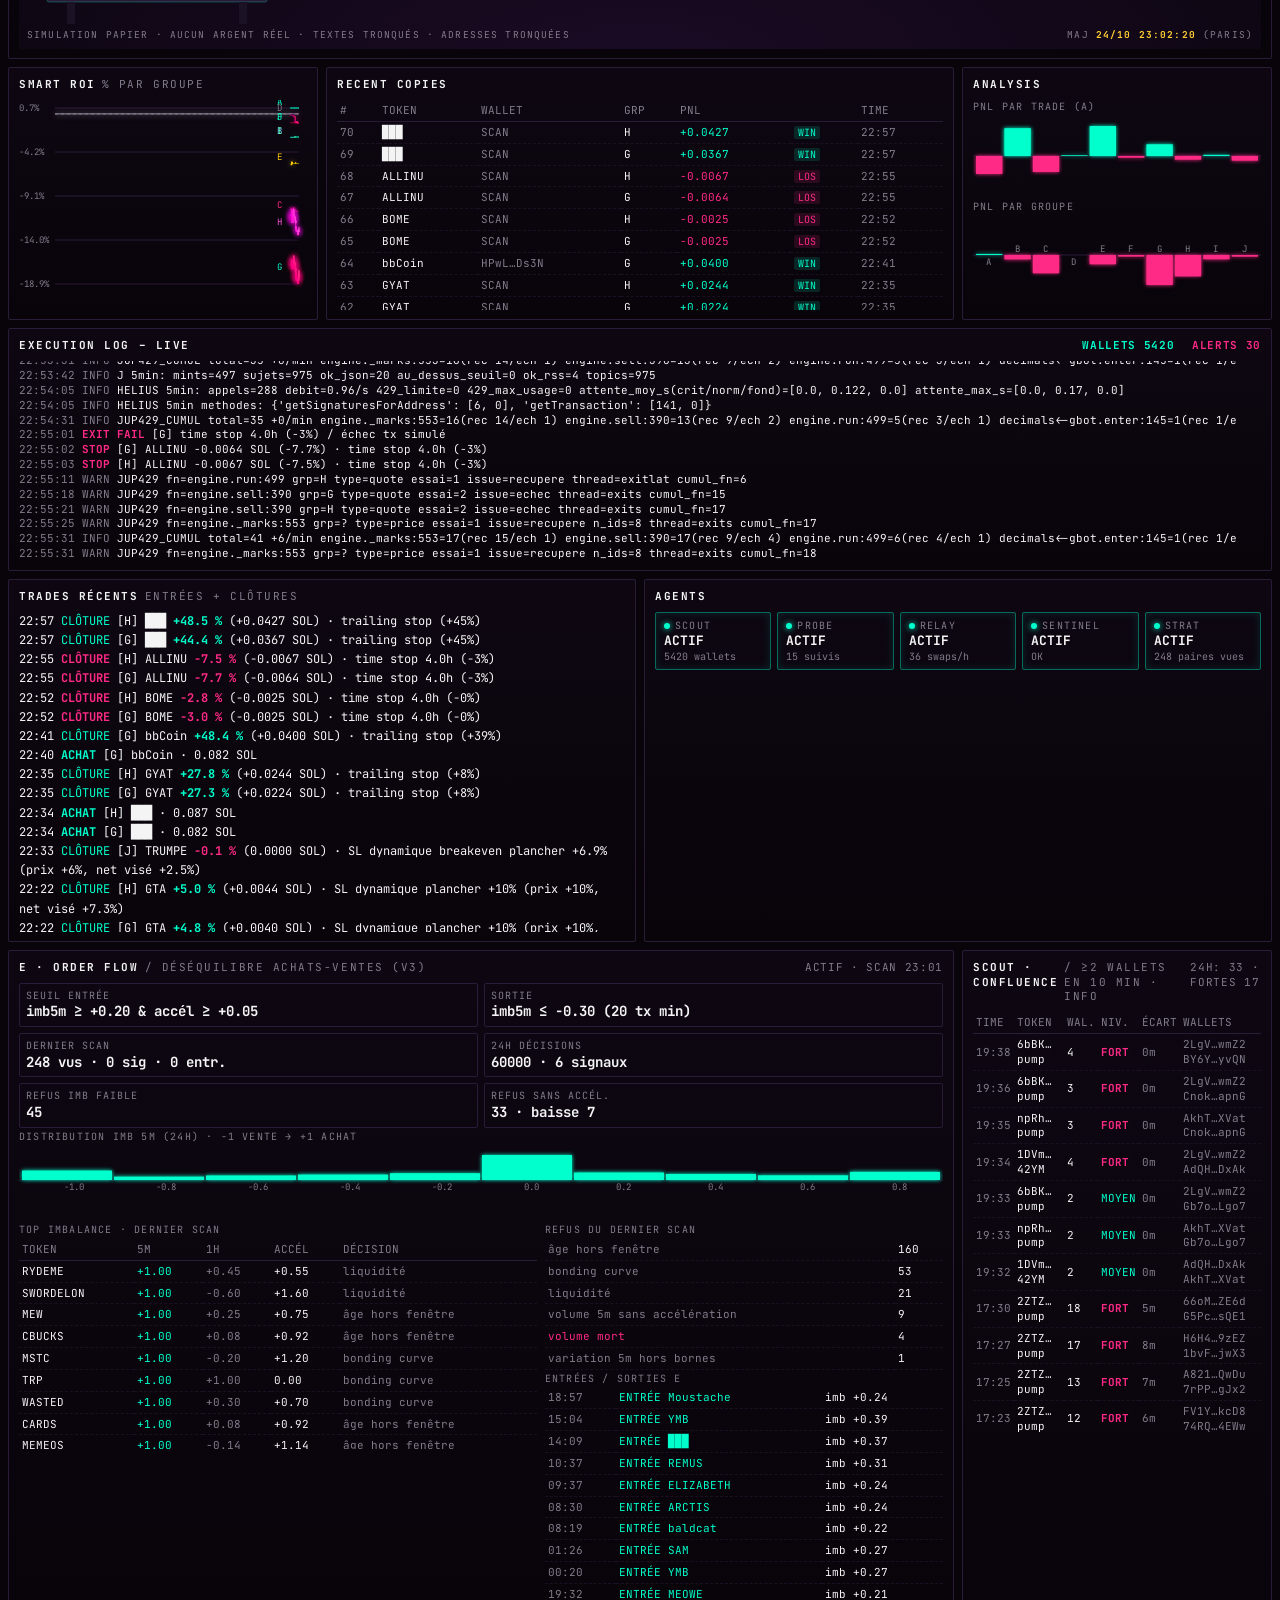
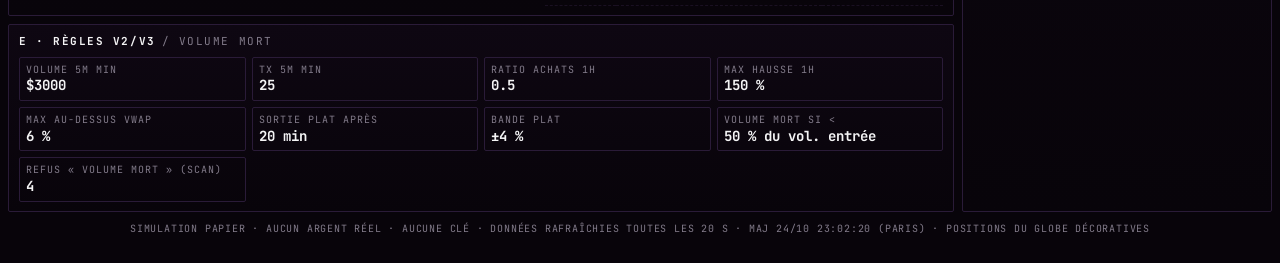
==== commit c6ad3da9: "snapshot 23:03:25" ====
--- a/index.html
+++ b/index.html
@@ -1,15 +1,15 @@
-<!doctype html><html lang="fr"><head><meta charset="utf-8">
+<!doctype html><html lang="fr"><head><meta http-equiv="Cache-Control" content="no-cache"><meta charset="utf-8">
 <meta name="viewport" content="width=device-width,initial-scale=1,viewport-fit=cover">
 <meta name="theme-color" content="#08040A"><link rel="manifest" href="manifest.json">
 <link rel="apple-touch-icon" href="icon-192.png"><title>PENTAGONE · WHALE COPYBOT</title>
-<link rel="stylesheet" href="styles.css"></head><body>
+<link rel="stylesheet" href="styles.css?v=19"><link rel="stylesheet" href="live.css?v=19"><link rel="stylesheet" href="robot.css?v=20"></head><body>
 <header class="hd">
  <div class="brand"><i class="blink"></i>PENTAGONE <s>·</s> WHALE COPYBOT <s>·</s> SOLANA ON-CHAIN <s>·</s> <b id="live">LIVE</b><span class="paper">PAPER</span></div>
  <a class="brainlink" href="brain/" style="border:1px solid #00FFCC;color:#00FFCC;padding:2px 8px;font-weight:700;letter-spacing:.1em;text-decoration:none">BRAIN →</a><div class="kv" id="hkv"></div>
 </header>
 <div class="demo" id="demo">⚠ DONNÉES EXEMPLE — data.json introuvable, chiffres fictifs</div>
 <main class="grid">
- <section class="p pf"><h2>PORTFOLIO PNL <em>GROUPE A · BOT COMPLET</em></h2>
+ <section class="p pf"><h2>PORTFOLIO PNL <em>TOUS LES GROUPES A–J</em></h2>
   <div class="big" id="pnl">—</div><div class="sub" id="pnlpct"></div>
   <div class="mini" id="pfstats"></div></section>
  <section class="p ch"><h2 id="copying">COPYING —</h2>
@@ -21,11 +21,13 @@
  <section class="p rc"><h2>RECENT COPIES</h2><div class="tbl"><table id="rc"></table></div></section>
  <section class="p an"><h2>ANALYSIS</h2><div class="hl">PNL PAR TRADE (A)</div><canvas id="h1"></canvas><div class="hl">PNL PAR GROUPE</div><canvas id="h2"></canvas></section>
  <section class="p lg"><h2>EXECUTION LOG – LIVE<span class="r"><b id="wn">WALLETS 0</b> <b class="pk" id="an">ALERTS 0</b></span></h2><div class="term" id="term"></div></section>
- <section class="p gr"><h2>GROUPES <em>A/B/C/D/E</em></h2><div class="chips" id="groups"></div></section>
+ <section class="p gr"><h2>GROUPES <em>A–J</em></h2><div class="chips" id="groups"></div></section>
+ <section class="p gr"><h2>FILTRE QUALITÉ <em>époque 11 · B E F G appliqué · C ombre · A hors filtre</em></h2><div id="qf" style="font-size:12px;line-height:1.7">—</div></section>
+ <section class="p gr"><h2>TRADES RÉCENTS <em>entrées + clôtures</em></h2><div id="trades" style="max-height:320px;overflow:auto;font-size:12px;line-height:1.6"></div></section>
  <section class="p ag"><h2>AGENTS</h2><div class="chips" id="agents"></div></section>
  <section class="p of"><h2>E · ORDER FLOW <em>/ DÉSÉQUILIBRE ACHATS-VENTES (v3)</em><span class="r" id="ofst"></span></h2><div class="mini" id="ofk"></div><div class="hl">DISTRIBUTION IMB 5M (24H) · −1 VENTE → +1 ACHAT</div><canvas id="ofh"></canvas><div class="ofg"><div><div class="hl">TOP IMBALANCE · DERNIER SCAN</div><div class="tbl"><table class="tt" id="oft"></table></div></div><div><div class="hl">REFUS DU DERNIER SCAN</div><table class="tt" id="ofr"></table><div class="hl">ENTRÉES / SORTIES E</div><table class="tt" id="ofe"></table></div></div></section>
  <section class="p cf"><h2>SCOUT · CONFLUENCE <em>/ ≥2 WALLETS EN 10 MIN · INFO</em><span class="r" id="cfst"></span></h2><div class="tbl"><table class="tt" id="cft"></table></div></section>
  <section class="p ru"><h2>E · RÈGLES v2/v3 <em>/ VOLUME MORT</em></h2><div class="mini" id="ru"></div></section>
 </main>
-<footer class="ft">SIMULATION PAPIER · AUCUN ARGENT RÉEL · AUCUNE CLÉ · DONNÉES RAFRAÎCHIES TOUTES LES 20 S · MAJ <span id="upd">—</span> (PARIS) · ZONES DU GRAPHE DÉCORATIVES</footer>
-<script src="app.js"></script></body></html>
+<footer class="ft">SIMULATION PAPIER · AUCUN ARGENT RÉEL · AUCUNE CLÉ · DONNÉES RAFRAÎCHIES TOUTES LES 20 S · MAJ <span id="upd">—</span> (PARIS) · POSITIONS DU GLOBE DÉCORATIVES</footer>
+<script src="app.js?v=19"></script><script src="three.min.js?v=149"></script><script src="globe.js?v=19"></script><script src="live.js?v=19"></script><script src="robot.js?v=21"></script></body></html>
--- a/styles.css
+++ b/styles.css
@@ -40,4 +40,4 @@
 .ft{color:var(--m);font-size:10px;text-align:center;margin:10px 0 20px;letter-spacing:.08em}
 @media (max-width:900px){.grid{grid-template-columns:1fr;grid-template-areas:"pf" "ch" "st" "net" "roi" "rc" "an" "lg" "gr" "ag" "of" "cf" "ru"}
  .ofg{grid-template-columns:1fr}.ru .mini{grid-template-columns:1fr 1fr}
- .chwrap{grid-template-columns:1fr;height:auto}#eq{height:160px}.netwrap{height:360px}.big{font-size:34px}.brand{font-size:11px}.kv{gap:10px}}
+ .chwrap{grid-template-columns:1fr;height:auto}#eq{height:160px}.netwrap{height:400px}.legend{top:auto;bottom:24px;right:6px;font-size:9px;line-height:1.5;padding:4px 6px}.big{font-size:34px}.brand{font-size:11px}.kv{gap:10px}}
--- a/live.css
+++ b/live.css
@@ -0,0 +1,83 @@
+/* v15 · LIVE TRADES — mission control */
+.tabbar{position:fixed;left:50%;bottom:calc(10px + env(safe-area-inset-bottom));transform:translateX(-50%);z-index:60;display:flex;gap:4px;padding:4px;border-radius:999px;background:rgba(14,8,22,.72);backdrop-filter:blur(14px);-webkit-backdrop-filter:blur(14px);border:1px solid #3a2752;box-shadow:0 8px 30px #000a,0 0 18px #00ffcc22}
+.tabbar button{all:unset;cursor:pointer;font:700 11px JBM,monospace;letter-spacing:.16em;padding:9px 16px;border-radius:999px;color:#9b93a6;position:relative;transition:color .3s,background .3s}
+.tabbar button.on{color:#06110f;background:linear-gradient(135deg,#00ffcc,#38bdf8);box-shadow:0 0 16px #00ffcc77}
+.tabbar .bd{position:absolute;top:-4px;right:-2px;min-width:16px;height:16px;border-radius:8px;background:#ff2a85;color:#fff;font-size:9px;line-height:16px;text-align:center;letter-spacing:0;box-shadow:0 0 8px #ff2a85}
+body.lvon{overflow:hidden}
+.lv{position:fixed;inset:0;z-index:50;overflow:auto;-webkit-overflow-scrolling:touch;padding:calc(10px + env(safe-area-inset-top)) 10px 90px;
+ background:radial-gradient(120% 60% at 80% -10%,#3b1a5c55,transparent 60%),radial-gradient(90% 50% at 0% 110%,#0b4d5a55,transparent 60%),#07030c;
+ opacity:0;transform:translateX(100%) scale(.98);transition:transform .55s cubic-bezier(.2,.8,.2,1),opacity .45s;pointer-events:none;will-change:transform}
+body.lvon .lv{opacity:1;transform:none;pointer-events:auto}
+.grid,.hd,.ft{transition:transform .55s cubic-bezier(.2,.8,.2,1),opacity .45s,filter .45s}
+body.lvon .grid,body.lvon .hd,body.lvon .ft{transform:translateX(-18%) scale(.94);opacity:0;filter:blur(4px)}
+body.lvdone .grid,body.lvdone .hd,body.lvdone .ft{display:none}
+.lv:before{content:"";position:fixed;inset:0;pointer-events:none;background-image:radial-gradient(1px 1px at 20% 30%,#fff8,transparent),radial-gradient(1px 1px at 70% 20%,#fff6,transparent),radial-gradient(1px 1px at 40% 80%,#fff5,transparent),radial-gradient(1.5px 1.5px at 85% 65%,#9ff9,transparent),radial-gradient(1px 1px at 10% 70%,#fff4,transparent);animation:tw 6s ease-in-out infinite alternate}
+@keyframes tw{to{opacity:.35}}
+.lv .g{position:relative;background:linear-gradient(160deg,rgba(32,20,52,.62),rgba(10,6,18,.72));border:1px solid rgba(120,90,170,.28);border-radius:14px;padding:12px;margin-bottom:10px;backdrop-filter:blur(10px);-webkit-backdrop-filter:blur(10px);box-shadow:inset 0 1px 0 #ffffff10,0 10px 30px #0006}
+.lv h3{font:700 10px JBM,monospace;letter-spacing:.22em;color:#8f86a3;margin-bottom:8px;display:flex;justify-content:space-between;align-items:center}
+.lv h3 em{font-style:normal;color:#5d566b;letter-spacing:.1em}
+.lvtop{display:flex;justify-content:space-between;align-items:flex-start}
+.lvtitle{font:800 13px JBM,monospace;letter-spacing:.2em;color:#e9e6ef}.lvtitle i{display:inline-block;width:7px;height:7px;border-radius:50%;background:#00ffcc;box-shadow:0 0 10px #00ffcc;margin-right:8px;animation:lp 1.6s ease-in-out infinite}
+.lvtitle i.stale{background:#ffb020;box-shadow:0 0 10px #ffb020}
+@keyframes lp{50%{transform:scale(.55);opacity:.5}}
+.lvsub{color:#6f6880;font-size:10px;margin-top:3px;letter-spacing:.06em}
+.tot{font:800 30px JBM,monospace;letter-spacing:-.02em;margin-top:10px;transition:text-shadow .4s}
+.tot small{font-size:13px;color:#8f86a3;margin-left:6px;font-weight:600}
+.up{color:#2bffb0}.dn{color:#ff4d7d}.fl{color:#cfc8da}
+.up.glow{text-shadow:0 0 18px #2bffb0aa}.dn.glow{text-shadow:0 0 18px #ff4d7daa}
+.grs{display:grid;grid-template-columns:repeat(4,1fr);gap:6px;margin-top:10px}
+.grc{border-radius:10px;padding:7px 6px;background:#ffffff07;border:1px solid #ffffff10;text-align:center}
+.grc b{display:block;font:800 12px JBM,monospace;color:#cbb8ff}.grc span{display:block;font:700 12px JBM,monospace;margin-top:2px}.grc small{color:#6f6880;font-size:9px}
+.grc.A b{color:#ffd166}.grc.H b{color:#ff9cf0}
+.lpos{position:relative;overflow:hidden;border-radius:12px;padding:10px 10px 9px;margin-bottom:8px;background:linear-gradient(135deg,#ffffff0a,#ffffff03);border:1px solid #ffffff12;transition:border-color .5s,box-shadow .5s,transform .4s}
+.lpos.new{animation:pin .9s cubic-bezier(.2,.8,.2,1)}
+@keyframes pin{from{transform:translateY(-12px);opacity:0;box-shadow:0 0 0 1px #00ffcc,0 0 30px #00ffcc88}}
+.lpos.pu{box-shadow:0 0 0 1px #2bffb055,0 0 22px #2bffb033}.lpos.pd{box-shadow:0 0 0 1px #ff4d7d55,0 0 22px #ff4d7d33}
+.lpos:after{content:"";position:absolute;inset:0;background:linear-gradient(100deg,transparent 30%,#ffffff0d 50%,transparent 70%);transform:translateX(-100%);animation:sh 7s ease-in-out infinite;pointer-events:none}
+@keyframes sh{60%,100%{transform:translateX(100%)}}
+.pr1{display:flex;align-items:center;gap:8px}
+.gb{font:800 10px JBM,monospace;width:22px;height:22px;border-radius:7px;display:grid;place-items:center;background:#7c4dff33;color:#cbb8ff;border:1px solid #7c4dff66;flex:none}
+.gb.H{background:#ff4fd833;color:#ffb3f3;border-color:#ff4fd866}.gb.I{background:#4fffb033;color:#a8ffd9;border-color:#4fffb066}.gb.A{background:#ffd16633;color:#ffd166;border-color:#ffd16666}
+.sym{font:800 14px JBM,monospace;color:#f1eef6;max-width:42vw;overflow:hidden;text-overflow:ellipsis;white-space:nowrap}
+.mt{font-size:9.5px;color:#6a6379}
+.ret{margin-left:auto;text-align:right}.ret b{display:block;font:800 18px JBM,monospace;font-variant-numeric:tabular-nums}.ret small{font:600 10.5px JBM,monospace;color:#9a93a8}
+.pr2{display:flex;align-items:center;gap:10px;margin-top:7px}
+.spk{width:96px;height:30px;flex:none}
+.px{font:500 10px JBM,monospace;color:#8f86a3;line-height:1.5;font-variant-numeric:tabular-nums}.px b{color:#d9d3e3;font-weight:600}
+.tags{margin-left:auto;display:flex;gap:4px;flex-wrap:wrap;justify-content:flex-end}
+.tg{font:700 9px JBM,monospace;letter-spacing:.08em;padding:2px 6px;border-radius:6px;border:1px solid #ffffff1c;color:#7d768c}
+.tg.on{color:#06110f;background:#2bffb0;border-color:#2bffb0;box-shadow:0 0 10px #2bffb066}
+.tg.rn{color:#ffb3f3;border-color:#ff4fd877;box-shadow:0 0 10px #ff4fd844}.tg.rn.on{background:#ff4fd8;color:#1a0016}
+.bar{position:relative;height:6px;border-radius:3px;margin-top:9px;background:linear-gradient(90deg,#ff4d7d33,#ffffff10 30%,#2bffb022);overflow:visible}
+.bar .fill{position:absolute;top:0;bottom:0;border-radius:3px;transition:left .8s cubic-bezier(.2,.8,.2,1),width .8s cubic-bezier(.2,.8,.2,1)}
+.bar .mk{position:absolute;top:-3px;width:1px;height:12px;background:#ffffff40}
+.bar .mk span{position:absolute;top:13px;left:50%;transform:translateX(-50%);font:600 8px JBM,monospace;color:#6f6880;white-space:nowrap}
+.bar .stp{background:#ff4d7d;box-shadow:0 0 6px #ff4d7d}.bar .stp span{color:#ff7b9c}
+.bar .cur{position:absolute;top:-4px;width:14px;height:14px;margin-left:-7px;border-radius:50%;background:#fff;box-shadow:0 0 12px #fff,0 0 4px #00ffcc;transition:left .8s cubic-bezier(.2,.8,.2,1)}
+.bar .cur:before{content:"";position:absolute;inset:-6px;border-radius:50%;border:1px solid #ffffff66;animation:rp 1.8s ease-out infinite}
+@keyframes rp{from{transform:scale(.4);opacity:1}to{transform:scale(1.4);opacity:0}}
+.sl{margin-top:16px;display:flex;justify-content:space-between;font:600 9.5px JBM,monospace;color:#6f6880}.sl b{color:#ff7b9c;font-weight:700}.sl b.tr{color:#ffd166}.sl b.rn{color:#ff9cf0}
+.feed .fr{display:grid;grid-template-columns:44px 20px 1fr auto;gap:8px;align-items:center;padding:7px 4px;border-bottom:1px solid #ffffff0a;font:500 11px JBM,monospace}
+.feed .fr.fx{animation:fx 1.6s ease-out}
+@keyframes fx{0%{background:#00ffcc30}100%{background:transparent}}
+.feed .fr.fx.cl{animation-name:fxr}@keyframes fxr{0%{background:#ff4fd830}100%{background:transparent}}
+.feed .t{color:#6f6880;font-size:10px}.feed .k{font-weight:800;font-size:9px;letter-spacing:.1em}
+.feed .nm{overflow:hidden;white-space:nowrap;text-overflow:ellipsis;color:#ddd7e6}.feed .nm small{color:#6f6880;margin-left:6px;font-size:9.5px}
+.feed .v{text-align:right;font-weight:800;font-variant-numeric:tabular-nums}.feed .v small{display:block;font-weight:500;font-size:9px;color:#8f86a3}
+.empty{color:#6f6880;text-align:center;padding:18px 0;font-size:11px;letter-spacing:.1em}
+.flt{display:flex;gap:5px;overflow:auto;margin-bottom:8px}.flt button{all:unset;font:700 10px JBM,monospace;padding:5px 10px;border-radius:8px;border:1px solid #ffffff18;color:#8f86a3;cursor:pointer}.flt button.on{color:#00ffcc;border-color:#00ffcc88;box-shadow:0 0 10px #00ffcc33}
+.lvnote{font-size:9.5px;color:#5d566b;text-align:center;line-height:1.6;margin-top:6px}
+@media (min-width:900px){.lv{padding-left:max(10px,calc(50% - 420px));padding-right:max(10px,calc(50% - 420px))}}
+@media (prefers-reduced-motion:reduce){.lv *,.lv:before{animation:none!important;transition:none!important}}
+/* v16 */
+.lvst{font:800 9px JBM,monospace;letter-spacing:.14em;padding:2px 7px;border-radius:6px;margin-left:8px;vertical-align:2px}
+.lvst.ok{color:#06110f;background:#2bffb0;box-shadow:0 0 12px #2bffb0aa}.lvst.ko{color:#1a1000;background:#ffb020;box-shadow:0 0 12px #ffb02088}
+.lpos{cursor:pointer}.lpos.pu{box-shadow:0 0 0 1px #2bffb066,0 0 22px #2bffb033;transition:none}.lpos.pd{box-shadow:0 0 0 1px #ff4d7d66,0 0 22px #ff4d7d33;transition:none}
+.lvm{position:fixed;inset:0;z-index:70;display:flex;align-items:flex-end;justify-content:center;background:#05020acc;backdrop-filter:blur(6px);-webkit-backdrop-filter:blur(6px);opacity:0;pointer-events:none;transition:opacity .35s}
+.lvm.on{opacity:1;pointer-events:auto}.lvmc{width:100%;max-width:820px;margin:0 8px calc(14px + env(safe-area-inset-bottom));transform:translateY(40px);transition:transform .45s cubic-bezier(.2,.8,.2,1)}
+.lvm.on .lvmc{transform:none}.lvmh{display:flex;align-items:flex-start;gap:8px;margin-bottom:10px}.lvmh .mt{white-space:normal}
+#mC{display:block;width:100%;height:260px;border-radius:10px;background:radial-gradient(120% 90% at 50% 0,#2a174322,transparent),#ffffff04}
+.lvx{all:unset;display:block;margin:12px auto 0;font:700 10px JBM,monospace;letter-spacing:.2em;color:#00ffcc;border:1px solid #00ffcc66;padding:8px 18px;border-radius:999px;cursor:pointer}
+
+.px b.fu{animation:fu .6s}.px b.fd{animation:fd .6s}@keyframes fu{0%{color:#06110f;background:#2bffb0}}@keyframes fd{0%{color:#fff;background:#ff4d7d}}
+#mT{margin:0 0 8px}
--- a/robot.css
+++ b/robot.css
@@ -0,0 +1,39 @@
+/* v20 · ROBOT ANALYSTE J — section sous le globe (le globe n'est pas modifié) */
+.grid{grid-template-areas:"pf ch ch st" "net net net net" "rb rb rb rb" "roi rc rc an" "lg lg lg lg" "gr gr ag ag" "of of of cf" "ru ru ru cf"}
+@media (max-width:900px){.grid{grid-template-areas:"pf" "ch" "st" "net" "rb" "roi" "rc" "an" "lg" "gr" "ag" "of" "cf" "ru"}}
+.rb{grid-area:rb}
+.rbw{position:relative;overflow:hidden;border-radius:2px;background:radial-gradient(120% 80% at 50% 100%,#1a0b24 0%,#08040a 70%);padding:10px 8px 8px}
+.rbw canvas.rbfx{position:absolute;inset:0;width:100%;height:100%;pointer-events:none;z-index:3}
+.rbmons{position:relative;z-index:2;display:grid;grid-template-columns:repeat(3,minmax(0,1fr));gap:8px}
+.rbm{position:relative;border:1px solid #2f5f5a;border-radius:4px;background:#03110f;box-shadow:0 0 14px #00ffcc22,inset 0 0 22px #00ffcc10;height:150px;overflow:hidden;font:10.5px/1.45 JBM,monospace;color:#bdf7ec}
+.rbm:nth-child(4),.rbm:nth-child(5){grid-column:span 1}
+.rbm .h{display:flex;justify-content:space-between;padding:3px 6px;background:#00ffcc14;color:#00ffcc;font-weight:700;letter-spacing:.12em;font-size:9.5px;border-bottom:1px solid #00ffcc33}
+.rbm .b{padding:4px 6px;height:calc(100% - 20px);overflow:hidden;position:relative}
+.rbm::after{content:"";position:absolute;inset:0;background:repeating-linear-gradient(0deg,#0000 0 2px,#00000038 2px 3px);pointer-events:none}
+.rbm::before{content:"";position:absolute;left:0;right:0;height:30%;top:-30%;background:linear-gradient(#00ffcc00,#00ffcc14,#00ffcc00);animation:rbscan 4.5s linear infinite;pointer-events:none;z-index:1}
+.rbm.pk{border-color:#6b2a4a;box-shadow:0 0 14px #ff2a8522;color:#ffd0e2}.rbm.pk .h{background:#ff2a8514;color:#ff2a85;border-color:#ff2a8533}
+@keyframes rbscan{to{top:100%}}
+.rbroll{animation:rbroll 28s linear infinite}.rbm:hover .rbroll{animation-play-state:paused}
+@keyframes rbroll{from{transform:translateY(0)}to{transform:translateY(-50%)}}
+.rbp{margin-bottom:5px;border-left:2px solid #00ffcc55;padding-left:5px}.rbp i{font-style:normal;color:#00ffcc}.rbp s{text-decoration:none;color:#6f8f8a}
+.rbs{display:flex;gap:5px;white-space:nowrap}.rbs .ok{color:#00ffcc}.rbs .ko{color:#ff2a85}.rbs .r{color:#8a7f95;overflow:hidden;text-overflow:ellipsis}
+.rbbar{display:flex;align-items:center;gap:5px;margin:3px 0}.rbbar span{width:64px;color:#9fd}.rbbar div{flex:1;height:7px;background:#0d2522;border-radius:3px;overflow:hidden}.rbbar div b{display:block;height:100%;background:linear-gradient(90deg,#00ffcc,#7affe6);transition:width 1s}
+.rbbar em{font-style:normal;width:26px;text-align:right}
+.rbbig{font:800 22px JBM,monospace;color:#00ffcc;text-shadow:0 0 10px #00ffcc66}
+.rbstage{position:relative;z-index:2;display:flex;align-items:flex-end;justify-content:space-between;gap:8px;margin-top:6px}
+.rbstage svg.robot{width:min(260px,58%);height:auto;display:block}
+.rbnode{flex:0 0 auto;width:116px;height:116px;margin:0 8px 18px 0;position:relative;display:grid;place-items:center;font:800 11px JBM,monospace;letter-spacing:.16em;color:#ff2a85;text-shadow:0 0 8px #ff2a85}
+.rbnode svg{position:absolute;inset:0;width:100%;height:100%;animation:rbspin 18s linear infinite}
+.rbnode .pulse{position:absolute;inset:18px;border-radius:50%;border:1px solid #ff2a85;animation:rbpulse 2.2s ease-out infinite}
+@keyframes rbspin{to{transform:rotate(360deg)}}@keyframes rbpulse{from{transform:scale(.6);opacity:1}to{transform:scale(1.35);opacity:0}}
+.robot .head{animation:rbhead 6s ease-in-out infinite;transform-origin:130px 120px}
+@keyframes rbhead{0%,100%{transform:rotate(-7deg)}30%{transform:rotate(3deg)}55%{transform:rotate(8deg)}80%{transform:rotate(-2deg)}}
+.robot .eye{animation:rbblink 5s infinite;transform-origin:center;transform-box:fill-box}
+@keyframes rbblink{0%,94%,100%{transform:scaleY(1)}96%{transform:scaleY(.1)}}
+.robot .armL{animation:rbtype .32s ease-in-out infinite alternate;transform-origin:96px 150px}.robot .armR{animation:rbtype .32s ease-in-out .16s infinite alternate;transform-origin:164px 150px}
+@keyframes rbtype{to{transform:translateY(3px)}}
+.robot .ant{animation:rbant 1.1s ease-in-out infinite alternate}@keyframes rbant{to{fill:#ff2a85}}
+.rbft{position:relative;z-index:2;display:flex;justify-content:space-between;flex-wrap:wrap;gap:6px;font:9.5px JBM,monospace;letter-spacing:.12em;color:#827b8a;margin-top:4px}
+.rbft b{color:#ffcc33;font-weight:700}
+@media (max-width:620px){.rb h2 em{display:none}.rbmons{grid-template-columns:repeat(2,minmax(0,1fr))}.rbm:nth-child(1){grid-column:span 2}.rbm{height:136px;font-size:10px}.rbnode{width:92px;height:92px;font-size:9.5px}}
+@media (prefers-reduced-motion:reduce){.rbm::before,.rbroll,.robot *,.rbnode svg,.rbnode .pulse{animation:none!important}}
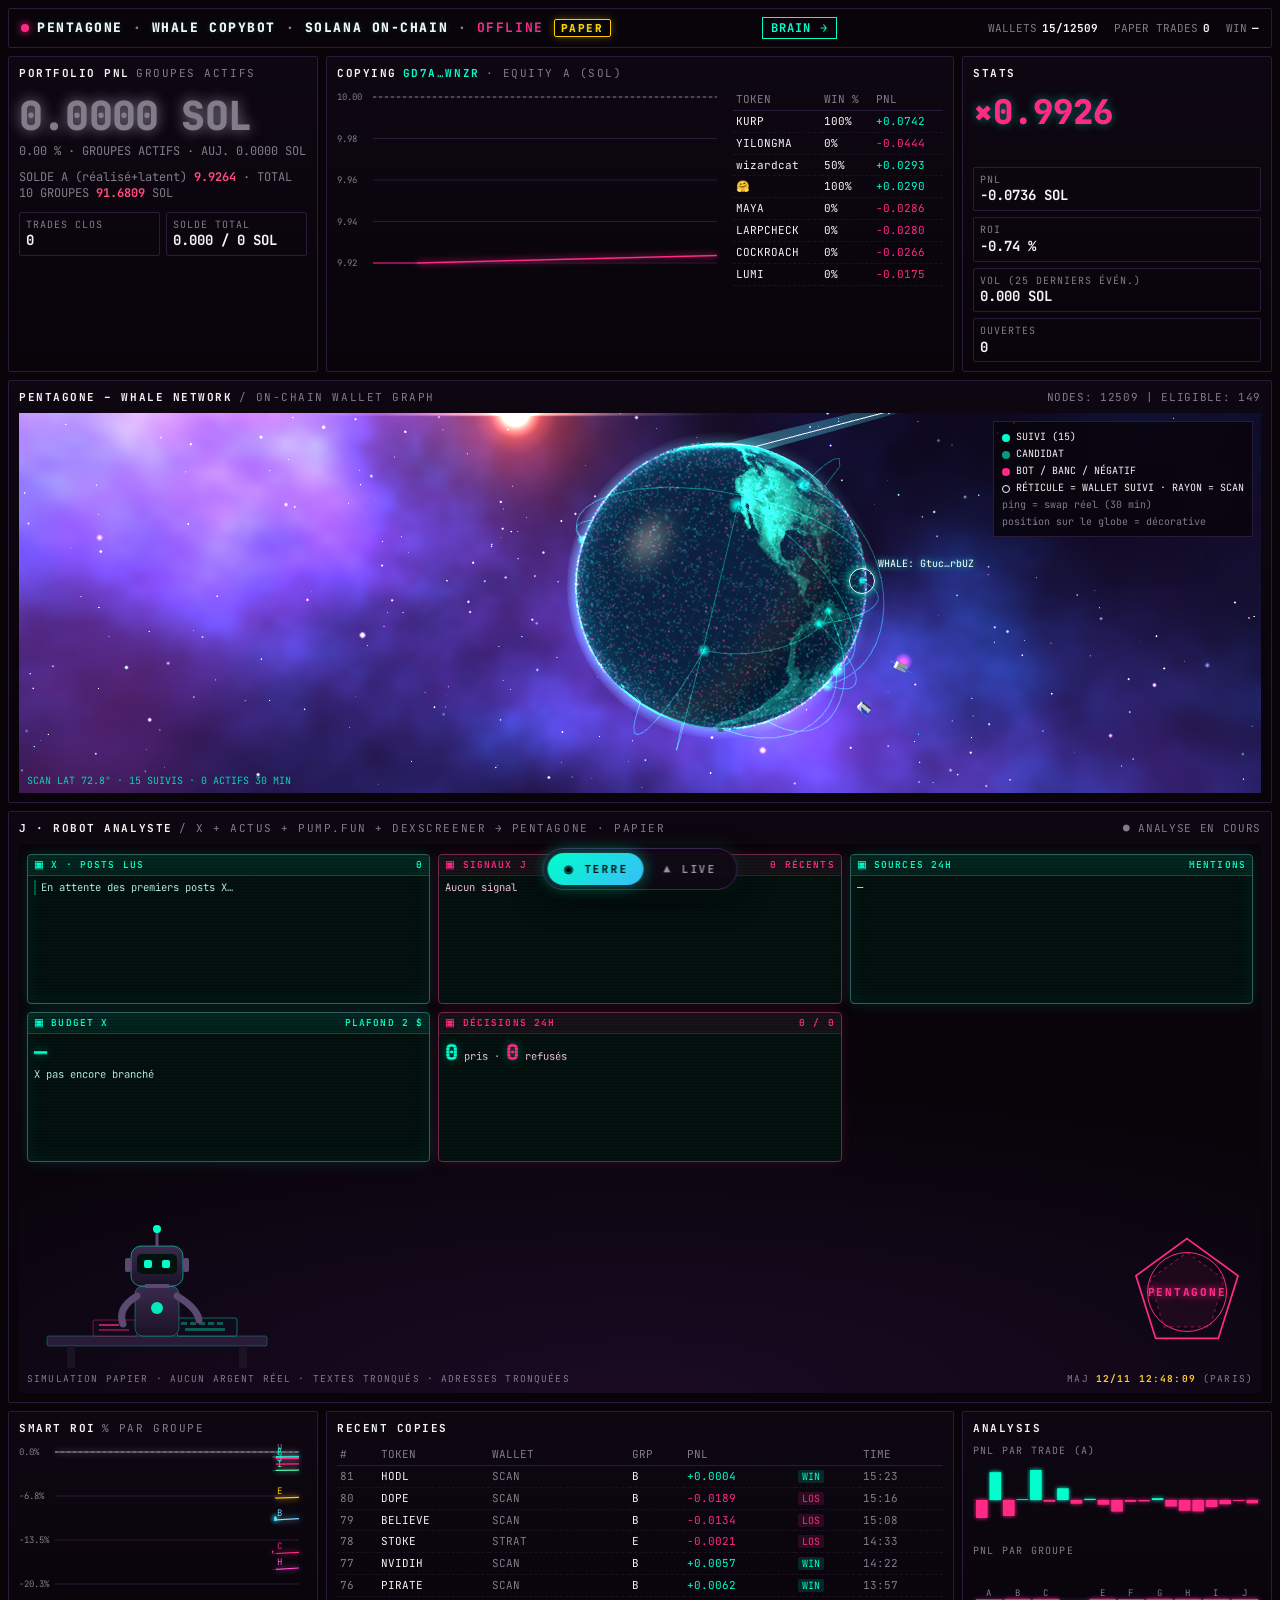
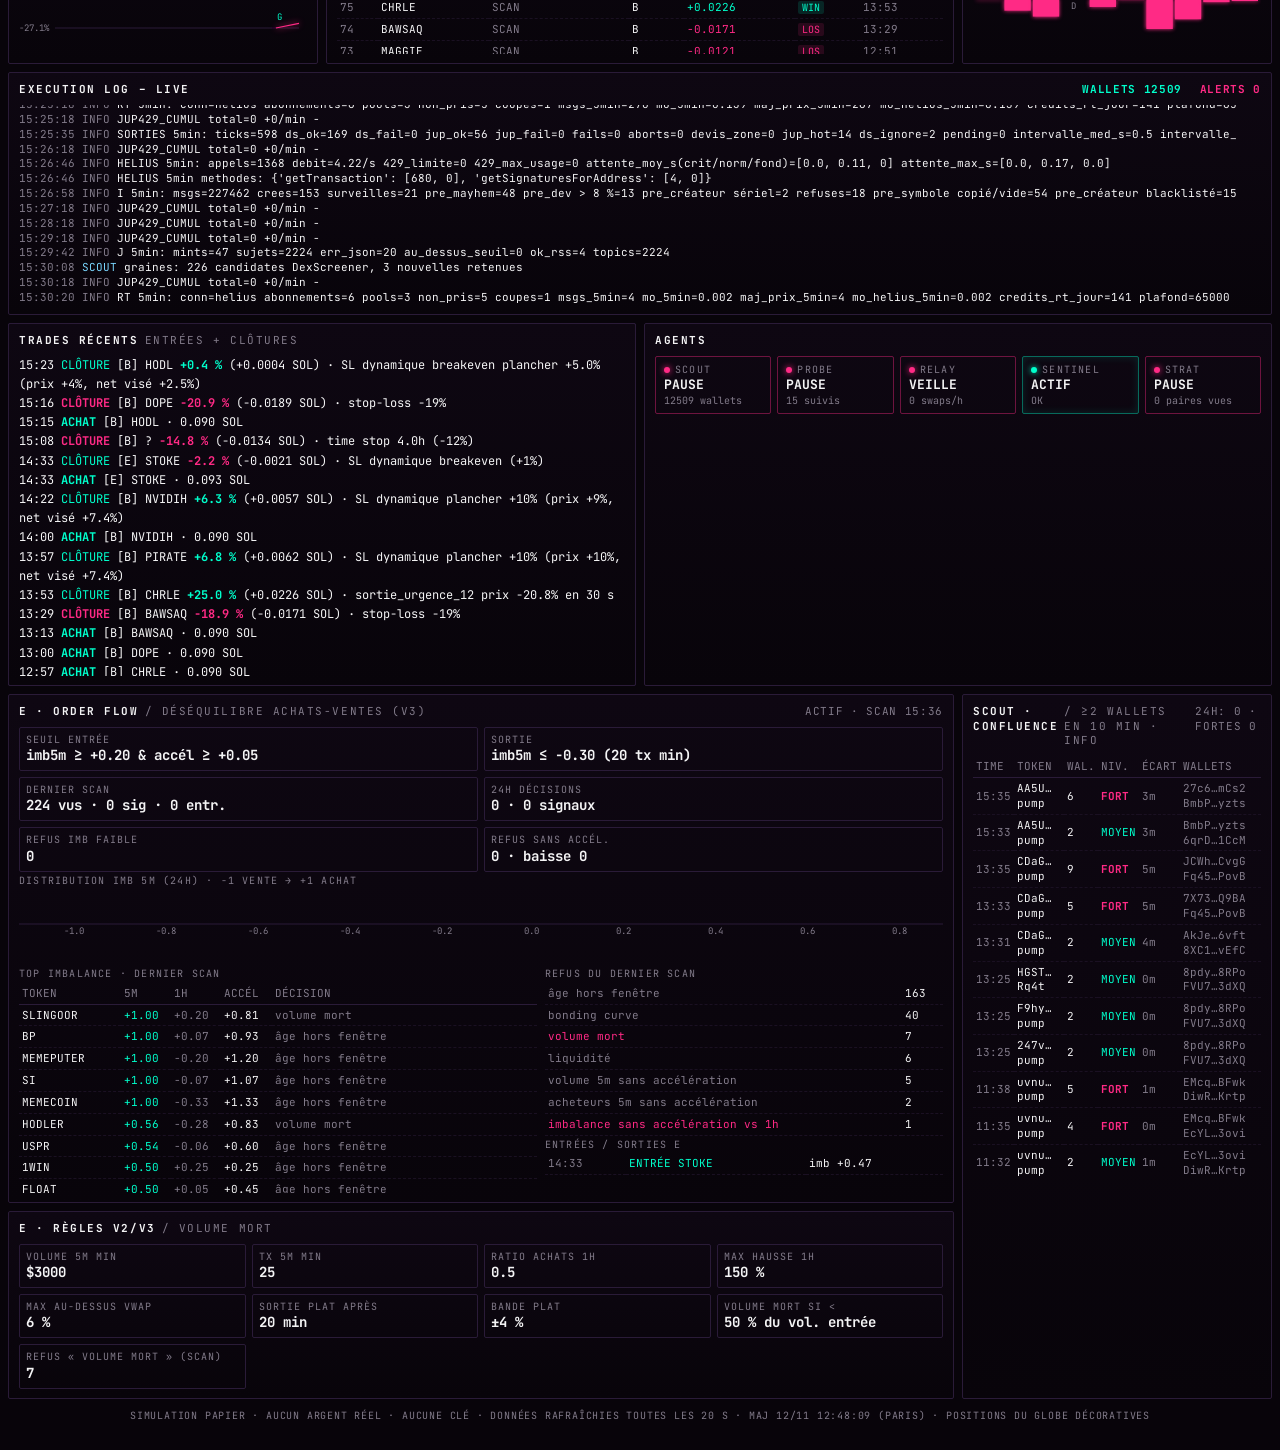
==== commit d0050280: "snapshot 12:48:54" ====
--- a/index.html
+++ b/index.html
@@ -30,4 +30,4 @@
  <section class="p ru"><h2>E · RÈGLES v2/v3 <em>/ VOLUME MORT</em></h2><div class="mini" id="ru"></div></section>
 </main>
 <footer class="ft">SIMULATION PAPIER · AUCUN ARGENT RÉEL · AUCUNE CLÉ · DONNÉES RAFRAÎCHIES TOUTES LES 20 S · MAJ <span id="upd">—</span> (PARIS) · POSITIONS DU GLOBE DÉCORATIVES</footer>
-<script src="app.js?v=19"></script><script src="three.min.js?v=149"></script><script src="globe.js?v=19"></script><script src="live.js?v=19"></script><script src="robot.js?v=21"></script></body></html>
+<script src="app.js?v=23"></script><script src="three.min.js?v=149"></script><script src="globe.js?v=19"></script><script src="live.js?v=22"></script><script src="robot.js?v=21"></script></body></html>
